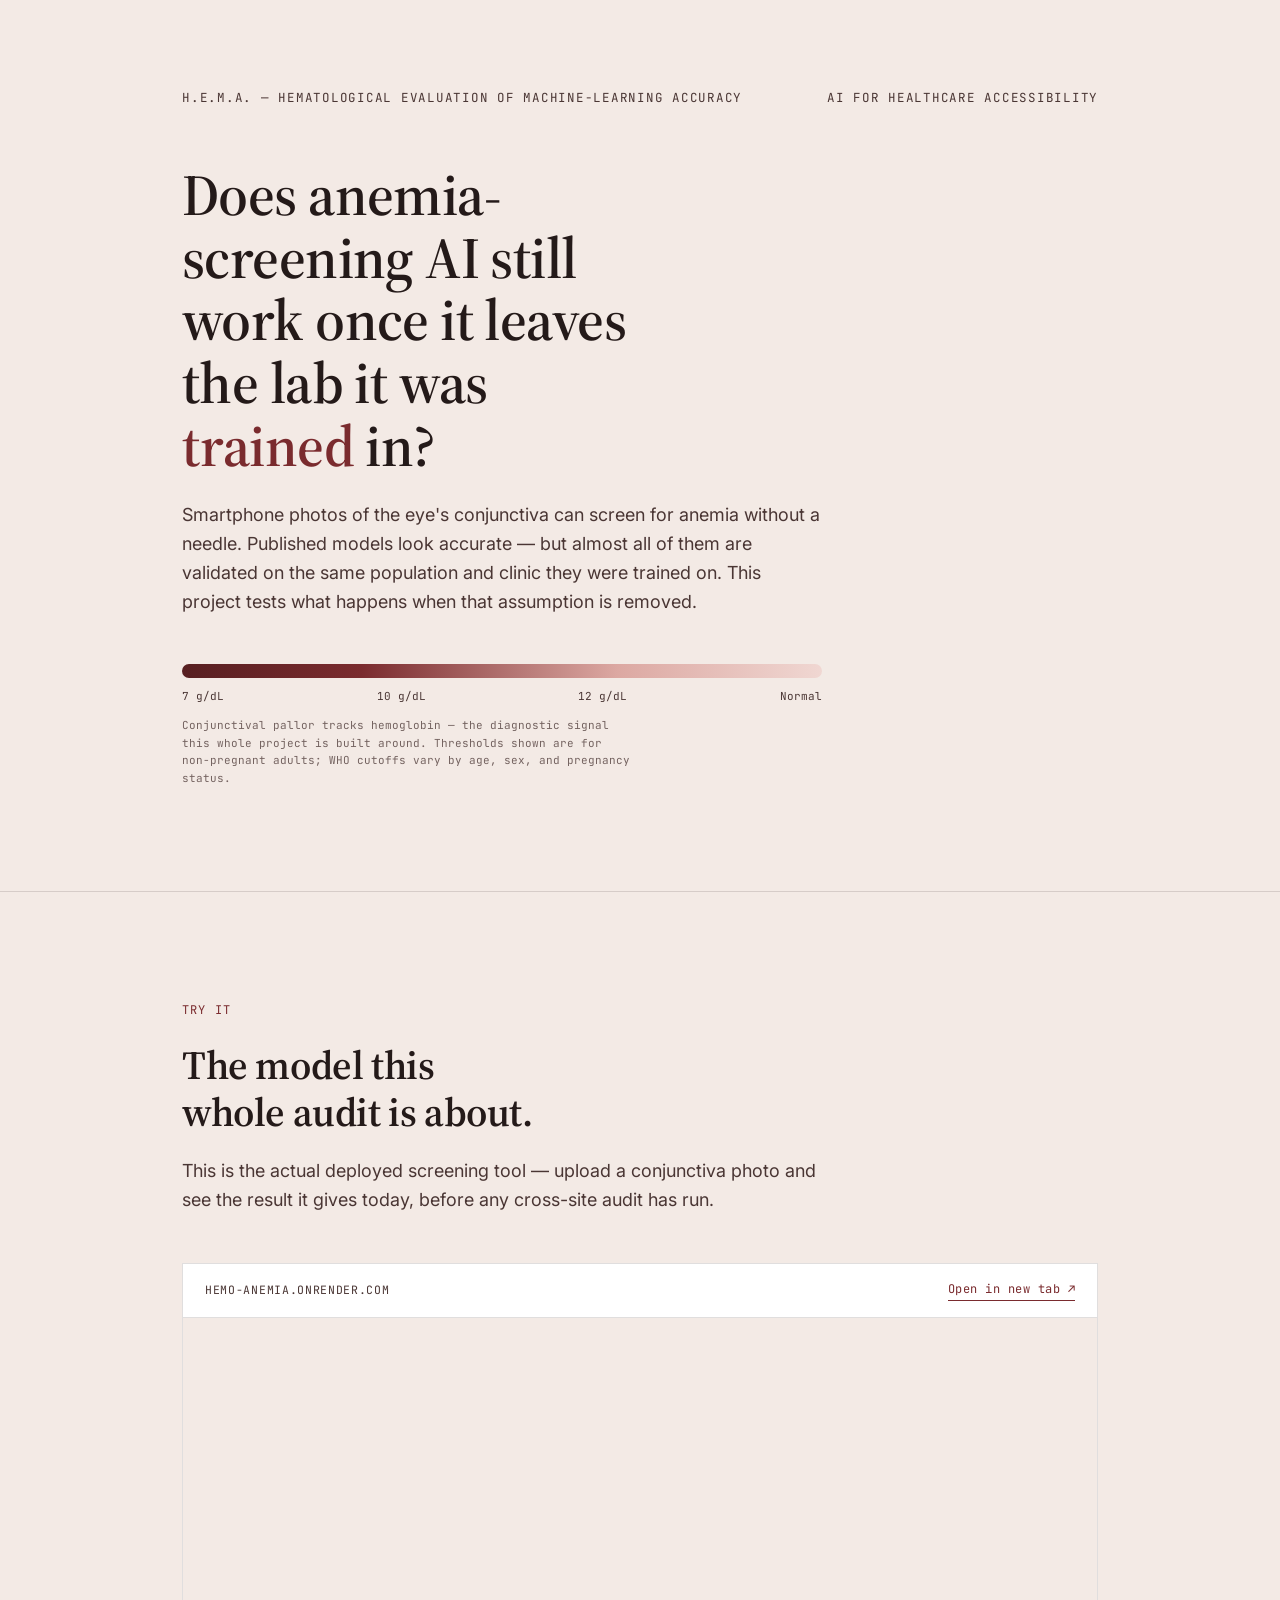
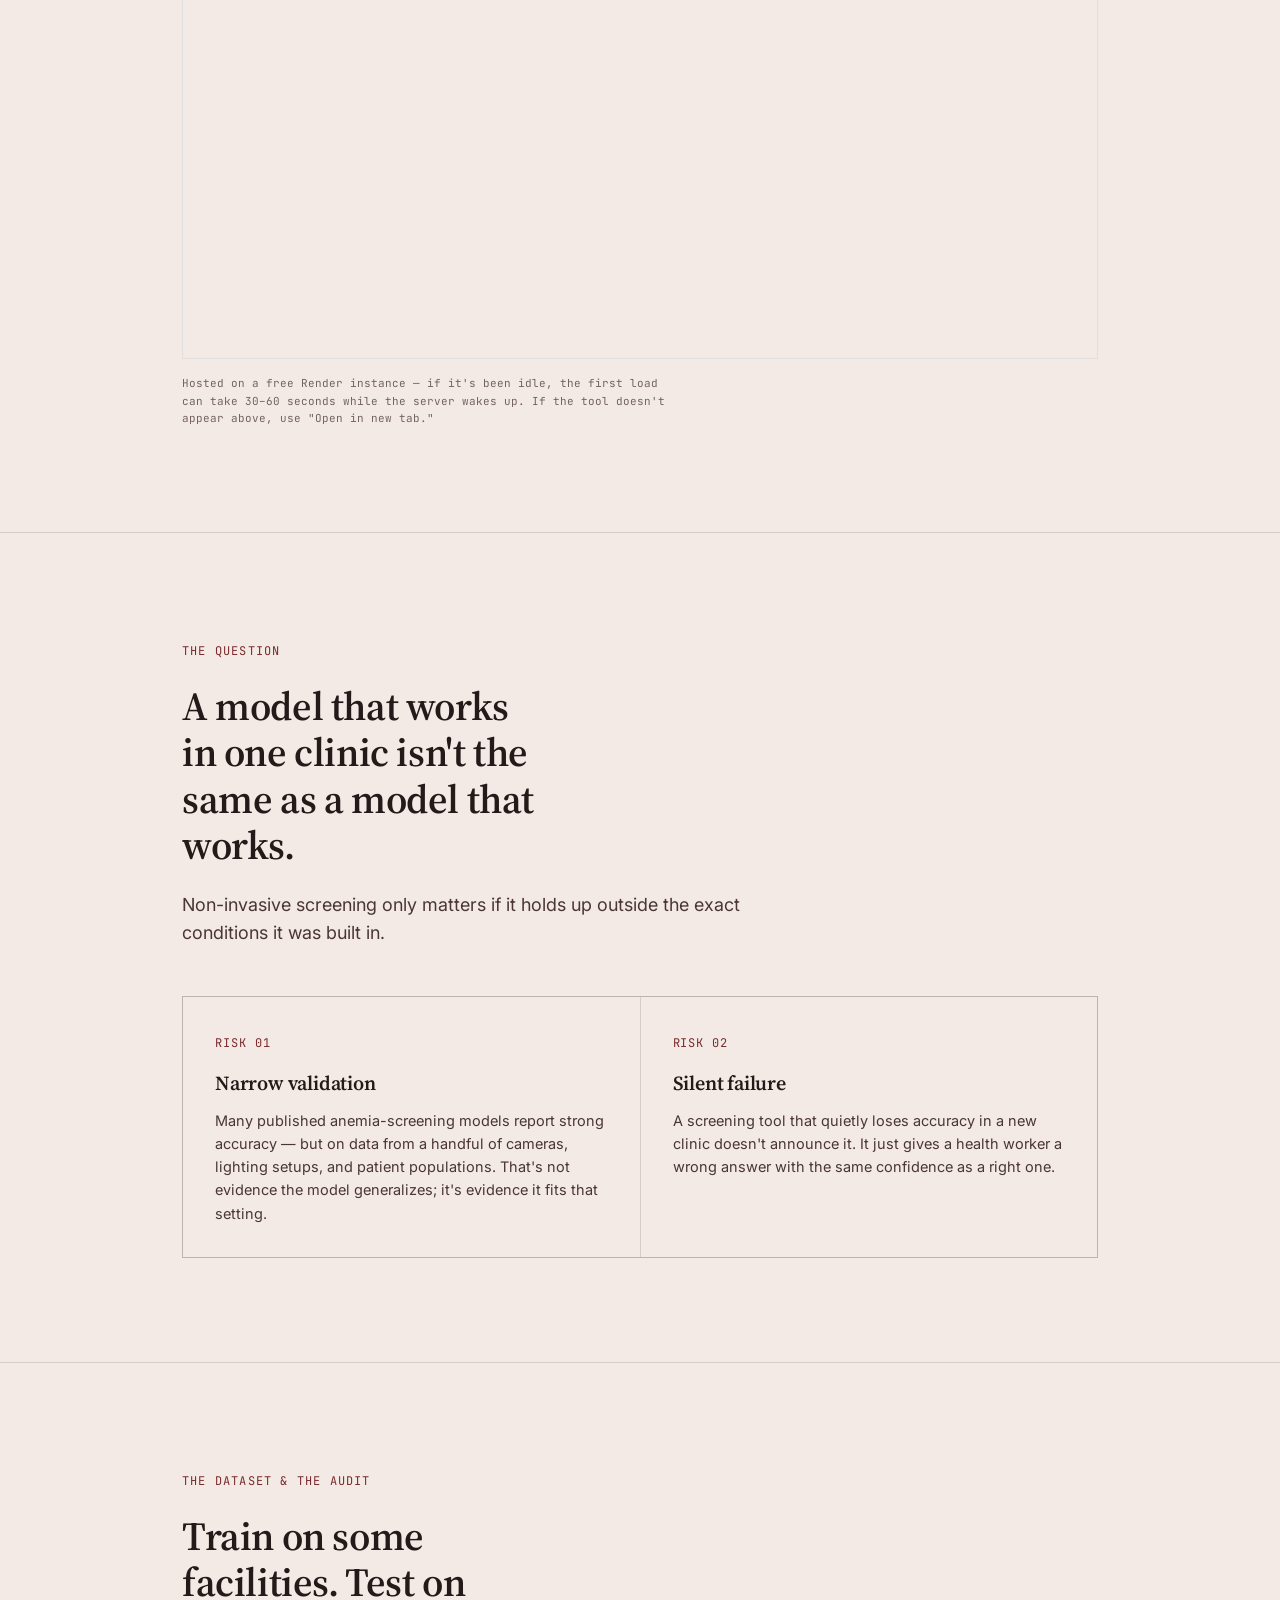
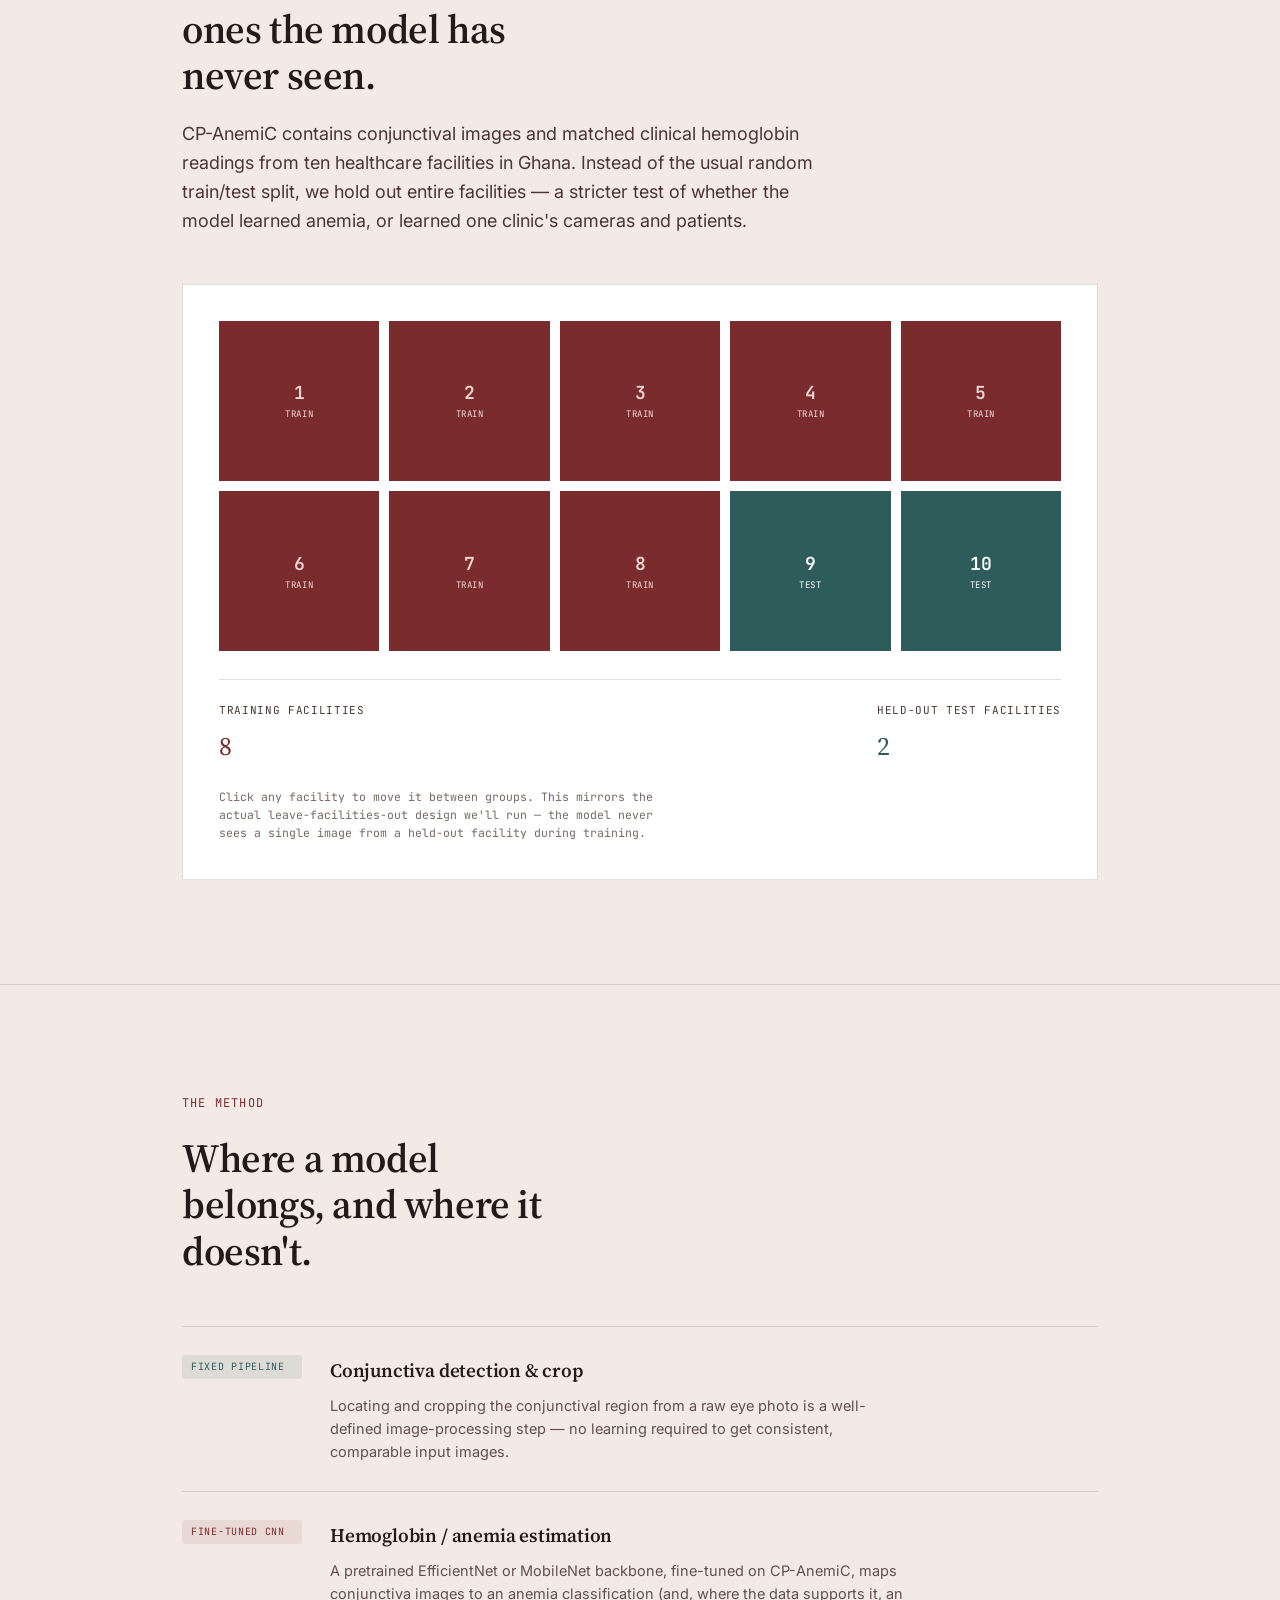
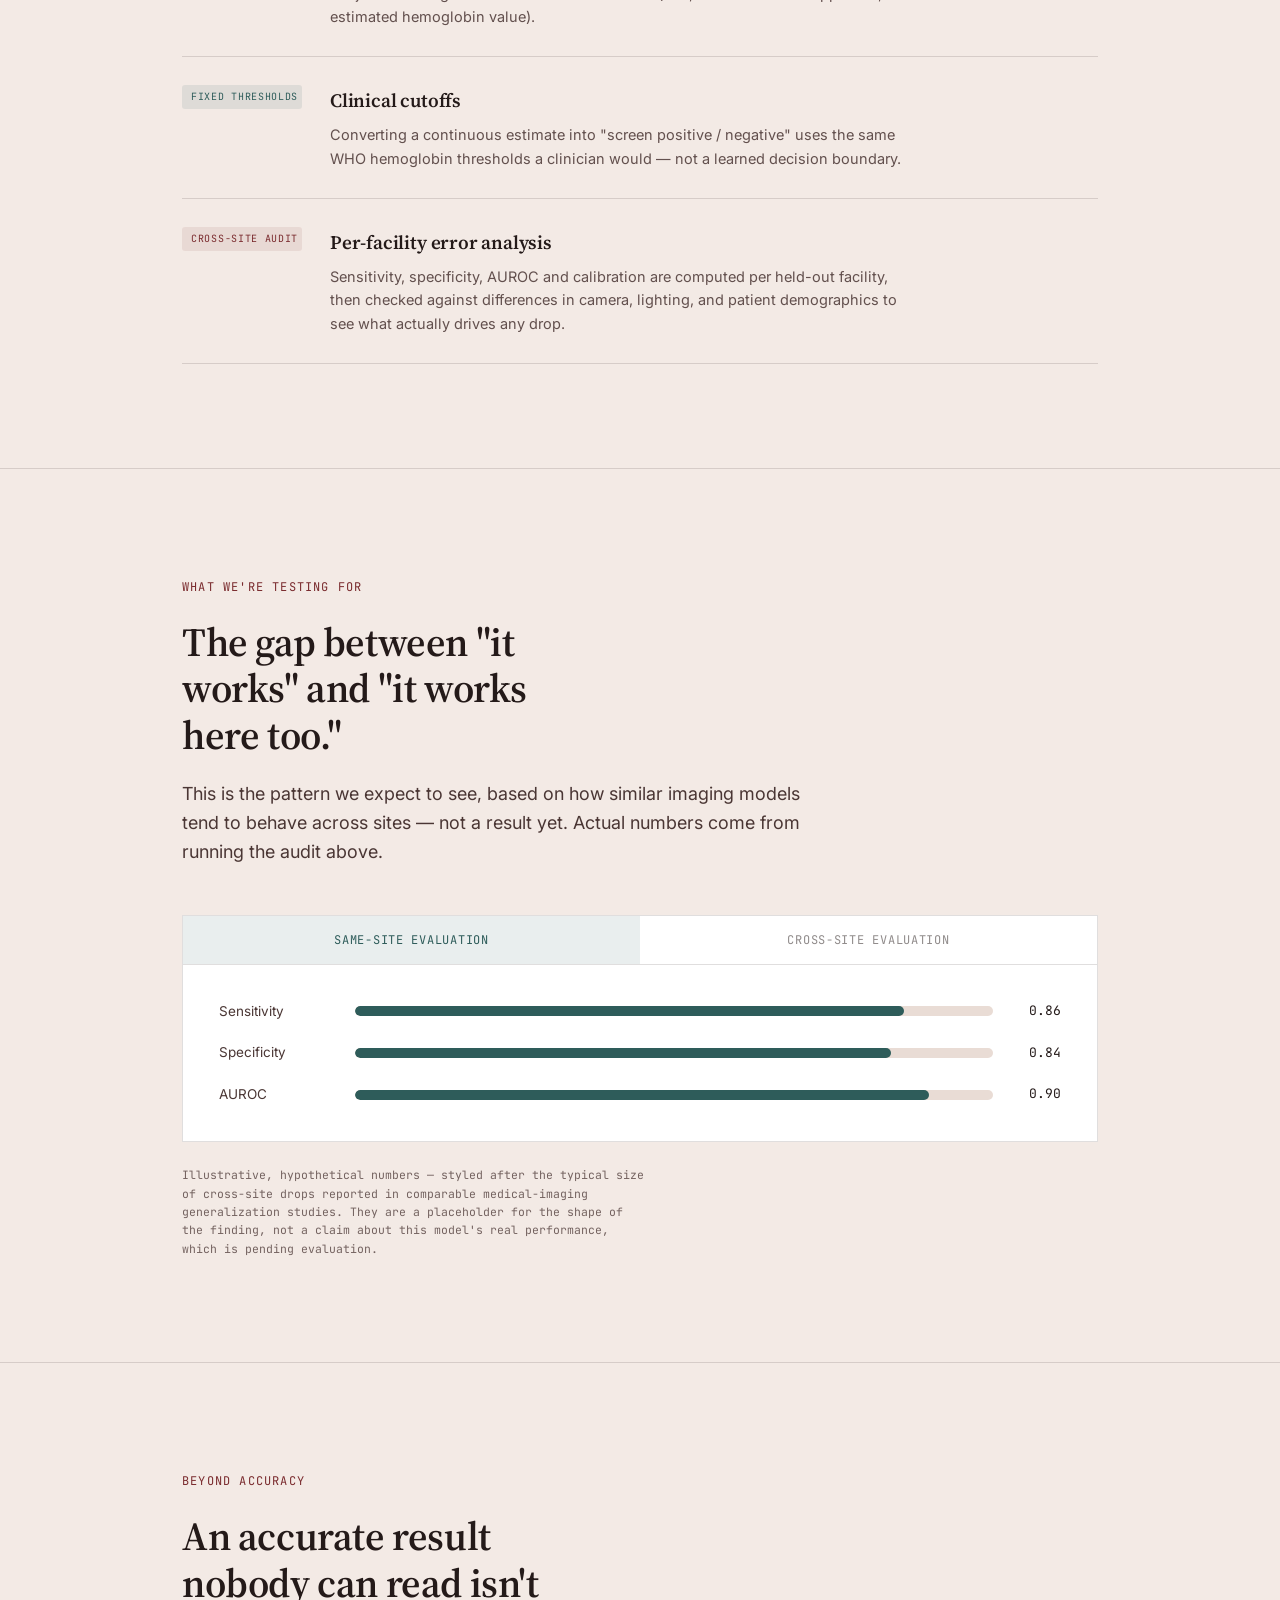
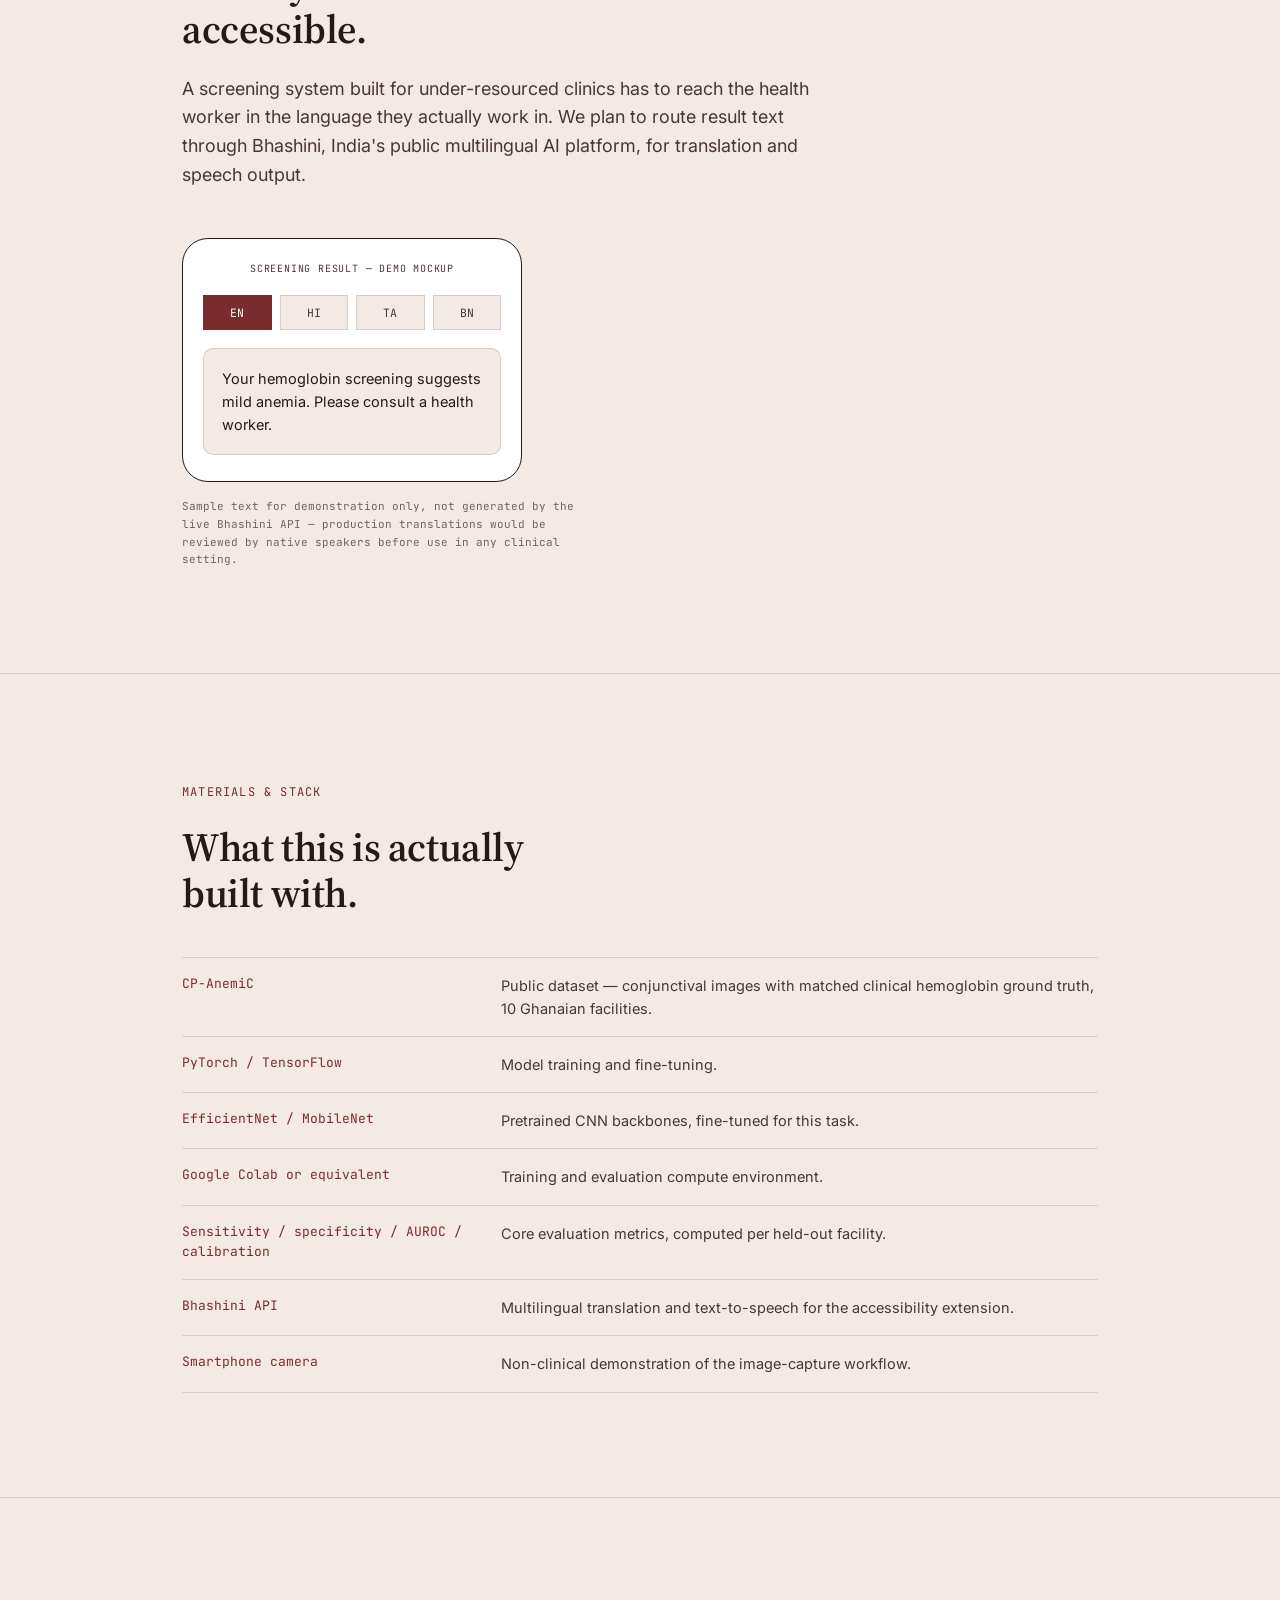
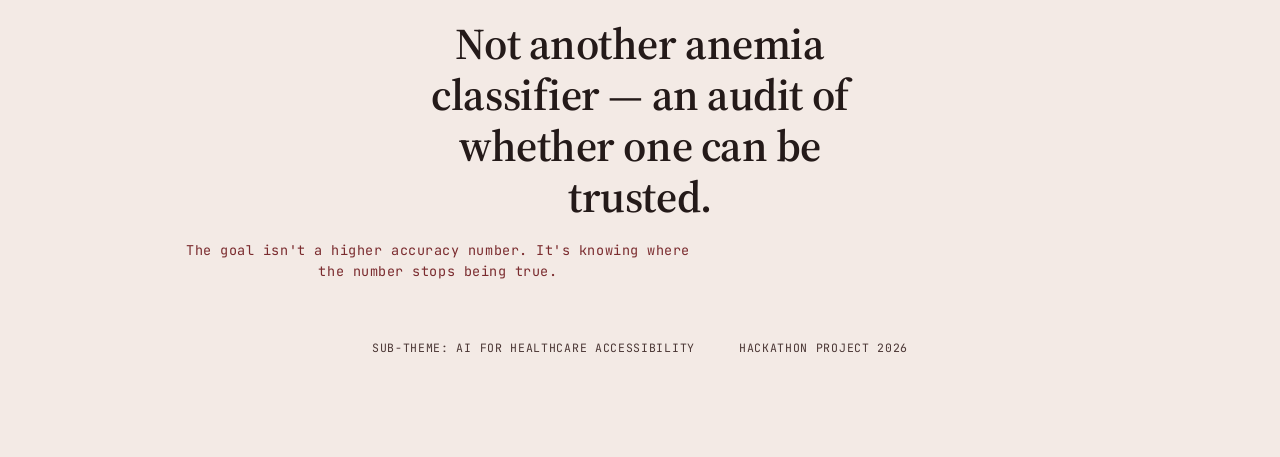
==== frontend/hema-site.html @ abeefc7a "Add files via upload" ====
<!DOCTYPE html>
<html lang="en">
<head>
<meta charset="UTF-8">
<meta name="viewport" content="width=device-width, initial-scale=1.0">
<title>H.E.M.A. — Does anemia screening AI survive leaving the lab?</title>
<link rel="preconnect" href="https://fonts.googleapis.com">
<link href="https://fonts.googleapis.com/css2?family=Source+Serif+4:opsz,wght@8..60,400;8..60,500;8..60,600;8..60,700&family=Inter:wght@400;500;600&family=JetBrains+Mono:wght@400;500;600&display=swap" rel="stylesheet">
<style>
  :root{
    --ink: #241A19;
    --ink-soft: #4A3634;
    --paper: #F3EAE5;
    --paper-dim: #E9DCD5;
    --maroon: #7A2B2E;
    --maroon-deep: #571F21;
    --pallor: #DCA8A2;
    --pallor-light: #F0D7D2;
    --teal: #2E5C5A;
    --teal-light: rgba(46,92,90,0.10);
    --line: rgba(36,26,25,0.14);
    --line-soft: rgba(36,26,25,0.08);
    --display: 'Source Serif 4', serif;
    --body: 'Inter', sans-serif;
    --mono: 'JetBrains Mono', monospace;
  }
  *{margin:0;padding:0;box-sizing:border-box;}
  html{scroll-behavior:smooth;}
  body{
    background:var(--paper);
    color:var(--ink);
    font-family:var(--body);
    font-size:16px;
    line-height:1.6;
    overflow-x:hidden;
  }
  @media (prefers-reduced-motion: reduce){
    html{scroll-behavior:auto;}
    *{animation-duration:0.01ms !important; transition-duration:0.01ms !important;}
  }
  a{color:inherit;}
  button, input{font-family:inherit;}
  button:focus-visible, a:focus-visible, [tabindex]:focus-visible{
    outline:2px solid var(--maroon);
    outline-offset:3px;
  }
  .wrap{max-width:980px;margin:0 auto;padding:0 32px;}
  section{position:relative;padding:104px 0;border-bottom:1px solid var(--line);}
  section:last-of-type{border-bottom:none;}
  .eyebrow{
    font-family:var(--mono);
    font-size:12px;
    letter-spacing:0.1em;
    text-transform:uppercase;
    color:var(--maroon);
    display:inline-flex;
    align-items:center;
    gap:10px;
    margin-bottom:22px;
  }
  h1,h2,h3{font-family:var(--display);font-weight:600;letter-spacing:-0.01em;color:var(--ink);}
  h2{font-size:clamp(28px,3.6vw,40px);line-height:1.16;margin-bottom:22px;max-width:18ch;}
  p{max-width:64ch;}
  .lede{font-size:18px;color:var(--ink-soft);max-width:58ch;}

  /* PALLOR SCALE — the signature element: a hemoglobin gradient bar with WHO thresholds */
  .pallor-scale{
    margin-top:48px;
    max-width:640px;
  }
  .pallor-bar{
    height:14px;
    border-radius:7px;
    background:linear-gradient(90deg, var(--maroon-deep) 0%, var(--maroon) 28%, var(--pallor) 68%, var(--pallor-light) 100%);
    position:relative;
  }
  .pallor-ticks{
    display:flex;
    justify-content:space-between;
    margin-top:10px;
    font-family:var(--mono);
    font-size:11px;
    color:var(--ink-soft);
  }
  .pallor-ticks span{position:relative;cursor:default;border-bottom:1px dotted transparent;transition:border-color .15s;}
  .pallor-ticks span:hover{border-color:var(--ink-soft);}
  .pallor-ticks span .tip{
    position:absolute;bottom:22px;left:50%;transform:translateX(-50%);
    background:var(--ink);color:var(--paper);
    font-family:var(--body);font-size:12px;line-height:1.4;
    padding:8px 11px;border-radius:4px;width:150px;text-align:left;
    opacity:0;pointer-events:none;transition:opacity .15s;
    z-index:2;
  }
  .pallor-ticks span:hover .tip{opacity:1;}
  .pallor-caption{font-family:var(--mono);font-size:11px;color:var(--ink-soft);opacity:0.75;margin-top:10px;}

  /* HERO */
  .hero{padding-top:88px;}
  .hero-top{
    display:flex;justify-content:space-between;align-items:flex-start;
    font-family:var(--mono);font-size:12.5px;letter-spacing:0.06em;text-transform:uppercase;
    color:var(--ink-soft);margin-bottom:56px;flex-wrap:wrap;gap:8px;
  }
  .hero h1{
    font-size:clamp(34px,5.2vw,58px);
    line-height:1.08;
    max-width:16ch;
  }
  .hero h1 em{font-style:normal;color:var(--maroon);}

  /* FACILITY TOGGLE — the interactive study-design demo */
  .facility-panel{
    margin-top:48px;
    border:1px solid var(--line);
    background:#fff;
    padding:36px;
  }
  .facility-grid{
    display:grid;
    grid-template-columns:repeat(5,1fr);
    gap:10px;
    margin-bottom:28px;
  }
  .facility-chip{
    aspect-ratio:1;
    border:1.5px solid var(--line);
    background:var(--paper);
    display:flex;flex-direction:column;align-items:center;justify-content:center;
    cursor:pointer;
    font-family:var(--mono);
    transition:background .18s, border-color .18s, color .18s;
    color:var(--ink-soft);
  }
  .facility-chip .n{font-size:18px;font-weight:600;}
  .facility-chip .g{font-size:9px;letter-spacing:0.06em;text-transform:uppercase;margin-top:4px;}
  .facility-chip.train{background:var(--maroon);border-color:var(--maroon);color:var(--pallor-light);}
  .facility-chip.test{background:var(--teal);border-color:var(--teal);color:#fff;}
  .facility-summary{
    display:flex;justify-content:space-between;flex-wrap:wrap;gap:16px;
    padding-top:22px;border-top:1px solid var(--line);
  }
  .fs-block .fs-label{font-family:var(--mono);font-size:11px;text-transform:uppercase;letter-spacing:0.06em;color:var(--ink-soft);}
  .fs-block .fs-val{font-family:var(--display);font-size:26px;margin-top:6px;}
  .fs-block.train .fs-val{color:var(--maroon);}
  .fs-block.test .fs-val{color:var(--teal);}
  .facility-hint{font-family:var(--mono);font-size:11.5px;color:var(--ink-soft);opacity:0.75;margin-top:20px;}

  /* METHOD STEPS */
  .steps{margin-top:52px;display:flex;flex-direction:column;}
  .step{
    display:grid;grid-template-columns:120px 1fr;gap:28px;
    padding:28px 0;border-top:1px solid var(--line);align-items:flex-start;
  }
  .step:last-child{border-bottom:1px solid var(--line);}
  .step h3{font-size:19px;margin-bottom:8px;}
  .step p{opacity:0.85;font-size:14.5px;color:var(--ink-soft);}
  .step-tag{
    font-family:var(--mono);font-size:10px;letter-spacing:0.07em;text-transform:uppercase;
    padding:4px 9px;border-radius:3px;white-space:nowrap;height:fit-content;
  }
  .step-tag.det{background:var(--teal-light);color:var(--teal);}
  .step-tag.learn{background:rgba(122,43,46,0.09);color:var(--maroon);}

  /* EVAL TABS — same-site vs cross-site illustrative chart */
  .eval-panel{margin-top:48px;border:1px solid var(--line);background:#fff;}
  .eval-tabs{display:flex;border-bottom:1px solid var(--line);}
  .eval-tab{
    flex:1;padding:16px;text-align:center;font-family:var(--mono);font-size:12px;
    letter-spacing:0.06em;text-transform:uppercase;cursor:pointer;opacity:0.5;
    background:none;border:none;color:var(--ink);transition:opacity .2s, background .2s;
  }
  .eval-tab.active{opacity:1;background:var(--teal-light);color:var(--teal);}
  .eval-body{padding:36px;}
  .eval-bars{display:none;flex-direction:column;gap:20px;}
  .eval-bars.active{display:flex;}
  .eval-row{display:grid;grid-template-columns:120px 1fr 52px;align-items:center;gap:16px;}
  .eval-row .metric-name{font-size:13.5px;color:var(--ink-soft);}
  .eval-track{height:10px;background:var(--paper-dim);border-radius:5px;overflow:hidden;}
  .eval-fill{height:100%;border-radius:5px;transition:width .5s ease;}
  .eval-fill.same{background:var(--teal);}
  .eval-fill.cross{background:var(--maroon);}
  .eval-row .metric-val{font-family:var(--mono);font-size:13px;text-align:right;}
  .eval-note{font-family:var(--mono);font-size:11.5px;color:var(--ink-soft);opacity:0.75;margin-top:24px;max-width:66ch;}

  /* DATASET / MATERIALS grid */
  .grid2{display:grid;grid-template-columns:1fr 1fr;gap:1px;background:var(--line);border:1px solid var(--line);margin-top:48px;}
  .grid2 .cell{background:var(--paper);padding:32px;}
  .grid2 .cell .num{font-family:var(--mono);font-size:12px;color:var(--maroon);letter-spacing:0.08em;}
  .grid2 .cell h3{font-size:20px;margin:12px 0 10px;}
  .grid2 .cell p{font-size:14.5px;color:var(--ink-soft);}

  .mat-list{margin-top:40px;display:flex;flex-direction:column;}
  .mat-row{
    display:grid;grid-template-columns:1fr 2fr;gap:20px;
    padding:16px 0;border-top:1px solid var(--line);font-size:14.5px;
  }
  .mat-row:last-child{border-bottom:1px solid var(--line);}
  .mat-row .m-name{font-family:var(--mono);font-size:13px;color:var(--maroon);}
  .mat-row .m-desc{color:var(--ink-soft);}

  /* BHASHINI phone mockup */
  .phone-mock{
    margin-top:48px;
    max-width:340px;
    border:1.5px solid var(--ink);
    border-radius:26px;
    padding:22px 20px 26px;
    background:#fff;
  }
  .phone-mock .pm-head{
    font-family:var(--mono);font-size:10px;letter-spacing:0.08em;text-transform:uppercase;
    color:var(--ink-soft);text-align:center;margin-bottom:18px;
  }
  .lang-row{display:flex;gap:8px;margin-bottom:18px;flex-wrap:wrap;}
  .lang-btn{
    flex:1;min-width:64px;padding:9px 6px;border:1px solid var(--line);background:var(--paper);
    font-family:var(--mono);font-size:11.5px;cursor:pointer;color:var(--ink-soft);
    transition:background .15s, color .15s, border-color .15s;
  }
  .lang-btn.active{background:var(--maroon);border-color:var(--maroon);color:#fff;}
  .pm-result{
    background:var(--paper);border:1px solid var(--line);border-radius:10px;
    padding:18px;min-height:96px;display:flex;align-items:center;
  }
  .pm-result p{font-size:14.5px;line-height:1.6;color:var(--ink);}
  .pm-caption{font-family:var(--mono);font-size:11px;color:var(--ink-soft);opacity:0.75;margin-top:16px;max-width:60ch;}

  /* CLOSE */
  .close{text-align:center;padding:120px 0 100px;}
  .close h2{font-size:clamp(28px,4.6vw,44px);max-width:20ch;margin:0 auto 18px;}
  .close .tag-line{font-family:var(--mono);font-size:13.5px;color:var(--maroon);letter-spacing:0.04em;}
  .team-strip{
    margin-top:56px;display:flex;justify-content:center;gap:44px;flex-wrap:wrap;
    font-family:var(--mono);font-size:11.5px;color:var(--ink-soft);text-transform:uppercase;letter-spacing:0.06em;
  }

  .reveal{opacity:0;transform:translateY(20px);transition:opacity .6s ease, transform .6s ease;}
  .reveal.in{opacity:1;transform:translateY(0);}

  /* LIVE DEMO — embeds the actual deployed model at hemo-anemia.onrender.com */
  .demo-embed-panel{
    margin-top:48px;
    border:1px solid var(--line);
    background:#fff;
  }
  .demo-embed-bar{
    display:flex;justify-content:space-between;align-items:center;flex-wrap:wrap;gap:12px;
    padding:16px 22px;border-bottom:1px solid var(--line);
  }
  .demo-embed-bar .de-label{
    font-family:var(--mono);font-size:11.5px;letter-spacing:0.06em;text-transform:uppercase;color:var(--ink-soft);
  }
  .demo-open-link{
    font-family:var(--mono);font-size:12px;letter-spacing:0.04em;
    color:var(--maroon);text-decoration:none;border-bottom:1px solid var(--maroon);
    padding-bottom:1px;white-space:nowrap;
  }
  .demo-open-link:hover{color:var(--maroon-deep);border-color:var(--maroon-deep);}
  .demo-embed-frame-wrap{position:relative;background:var(--paper);}
  .demo-embed-frame-wrap iframe{
    width:100%;height:640px;border:none;display:block;
  }
  .demo-embed-loading{
    position:absolute;inset:0;display:flex;flex-direction:column;align-items:center;justify-content:center;
    gap:10px;background:var(--paper);transition:opacity .3s ease;
  }
  .demo-embed-loading.hidden{opacity:0;pointer-events:none;}
  .demo-embed-loading .spin{
    width:22px;height:22px;border-radius:50%;
    border:2px solid var(--line);border-top-color:var(--maroon);
    animation:demoSpin .8s linear infinite;
  }
  @keyframes demoSpin{to{transform:rotate(360deg);}}
  .demo-embed-loading p{font-family:var(--mono);font-size:12px;color:var(--ink-soft);text-align:center;max-width:36ch;}
  .demo-embed-note{font-family:var(--mono);font-size:11px;color:var(--ink-soft);opacity:0.75;margin-top:16px;max-width:70ch;}

  @media (max-width:720px){
    .wrap{padding:0 20px;}
    section{padding:72px 0;}
    .facility-grid{grid-template-columns:repeat(5,1fr);gap:7px;}
    .facility-panel{padding:24px 18px;}
    .step{grid-template-columns:1fr;gap:10px;}
    .grid2{grid-template-columns:1fr;}
    .eval-row{grid-template-columns:96px 1fr 44px;gap:10px;}
    .hero-top{flex-direction:column;}
    .mat-row{grid-template-columns:1fr;gap:4px;}
  }
</style>
</head>
<body>

<!-- HERO -->
<section class="hero">
  <div class="wrap">
    <div class="hero-top">
      <span>H.E.M.A. — Hematological Evaluation of Machine-learning Accuracy</span>
      <span>AI for Healthcare Accessibility</span>
    </div>
    <h1>Does anemia-screening AI still work once it leaves the lab it was <em>trained</em> in?</h1>
    <p class="lede" style="margin-top:24px;">Smartphone photos of the eye's conjunctiva can screen for anemia without a needle. Published models look accurate — but almost all of them are validated on the same population and clinic they were trained on. This project tests what happens when that assumption is removed.</p>

    <div class="pallor-scale">
      <div class="pallor-bar"></div>
      <div class="pallor-ticks">
        <span>7 g/dL<span class="tip">Severe anemia — WHO threshold, non-pregnant adult</span></span>
        <span>10 g/dL<span class="tip">Moderate anemia</span></span>
        <span>12 g/dL<span class="tip">Mild anemia below this line</span></span>
        <span>Normal</span>
      </div>
      <p class="pallor-caption">Conjunctival pallor tracks hemoglobin — the diagnostic signal this whole project is built around. Thresholds shown are for non-pregnant adults; WHO cutoffs vary by age, sex, and pregnancy status.</p>
    </div>
  </div>
</section>

<!-- LIVE DEMO -->
<section>
  <div class="wrap reveal">
    <span class="eyebrow">Try it</span>
    <h2>The model this whole audit is about.</h2>
    <p class="lede">This is the actual deployed screening tool — upload a conjunctiva photo and see the result it gives today, before any cross-site audit has run.</p>

    <div class="demo-embed-panel">
      <div class="demo-embed-bar">
        <span class="de-label">hemo-anemia.onrender.com</span>
        <a class="demo-open-link" href="https://hemo-anemia.onrender.com/" target="_blank" rel="noopener">Open in new tab ↗</a>
      </div>
      <div class="demo-embed-frame-wrap">
        <div class="demo-embed-loading" id="demoLoading">
          <div class="spin"></div>
          <p id="demoLoadingText">Loading the live tool…</p>
        </div>
        <iframe
          id="demoFrame"
          src="https://hemo-anemia.onrender.com/"
          title="H.E.M.A. live anemia screening demo"
          loading="lazy"
          allow="camera"
        ></iframe>
      </div>
    </div>
    <p class="demo-embed-note">Hosted on a free Render instance — if it's been idle, the first load can take 30–60 seconds while the server wakes up. If the tool doesn't appear above, use "Open in new tab."</p>
  </div>
</section>

<!-- THE QUESTION -->
<section>
  <div class="wrap reveal">
    <span class="eyebrow">The question</span>
    <h2>A model that works in one clinic isn't the same as a model that works.</h2>
    <p class="lede">Non-invasive screening only matters if it holds up outside the exact conditions it was built in.</p>
    <div class="grid2">
      <div class="cell">
        <span class="num">RISK 01</span>
        <h3>Narrow validation</h3>
        <p>Many published anemia-screening models report strong accuracy — but on data from a handful of cameras, lighting setups, and patient populations. That's not evidence the model generalizes; it's evidence it fits that setting.</p>
      </div>
      <div class="cell">
        <span class="num">RISK 02</span>
        <h3>Silent failure</h3>
        <p>A screening tool that quietly loses accuracy in a new clinic doesn't announce it. It just gives a health worker a wrong answer with the same confidence as a right one.</p>
      </div>
    </div>
  </div>
</section>

<!-- DATASET + FACILITY TOGGLE -->
<section>
  <div class="wrap reveal">
    <span class="eyebrow">The dataset &amp; the audit</span>
    <h2>Train on some facilities. Test on ones the model has never seen.</h2>
    <p class="lede">CP-AnemiC contains conjunctival images and matched clinical hemoglobin readings from ten healthcare facilities in Ghana. Instead of the usual random train/test split, we hold out entire facilities — a stricter test of whether the model learned anemia, or learned one clinic's cameras and patients.</p>

    <div class="facility-panel">
      <div class="facility-grid" id="facilityGrid"></div>
      <div class="facility-summary">
        <div class="fs-block train">
          <div class="fs-label">Training facilities</div>
          <div class="fs-val" id="trainCount">8</div>
        </div>
        <div class="fs-block test">
          <div class="fs-label">Held-out test facilities</div>
          <div class="fs-val" id="testCount">2</div>
        </div>
      </div>
      <p class="facility-hint">Click any facility to move it between groups. This mirrors the actual leave-facilities-out design we'll run — the model never sees a single image from a held-out facility during training.</p>
    </div>
  </div>
</section>

<!-- METHOD -->
<section>
  <div class="wrap reveal">
    <span class="eyebrow">The method</span>
    <h2>Where a model belongs, and where it doesn't.</h2>
    <div class="steps">
      <div class="step">
        <span class="step-tag det">Fixed pipeline</span>
        <div>
          <h3>Conjunctiva detection &amp; crop</h3>
          <p>Locating and cropping the conjunctival region from a raw eye photo is a well-defined image-processing step — no learning required to get consistent, comparable input images.</p>
        </div>
      </div>
      <div class="step">
        <span class="step-tag learn">Fine-tuned CNN</span>
        <div>
          <h3>Hemoglobin / anemia estimation</h3>
          <p>A pretrained EfficientNet or MobileNet backbone, fine-tuned on CP-AnemiC, maps conjunctiva images to an anemia classification (and, where the data supports it, an estimated hemoglobin value).</p>
        </div>
      </div>
      <div class="step">
        <span class="step-tag det">Fixed thresholds</span>
        <div>
          <h3>Clinical cutoffs</h3>
          <p>Converting a continuous estimate into "screen positive / negative" uses the same WHO hemoglobin thresholds a clinician would — not a learned decision boundary.</p>
        </div>
      </div>
      <div class="step">
        <span class="step-tag learn">Cross-site audit</span>
        <div>
          <h3>Per-facility error analysis</h3>
          <p>Sensitivity, specificity, AUROC and calibration are computed per held-out facility, then checked against differences in camera, lighting, and patient demographics to see what actually drives any drop.</p>
        </div>
      </div>
    </div>
  </div>
</section>

<!-- EVAL TABS -->
<section>
  <div class="wrap reveal">
    <span class="eyebrow">What we're testing for</span>
    <h2>The gap between "it works" and "it works here too."</h2>
    <p class="lede">This is the pattern we expect to see, based on how similar imaging models tend to behave across sites — not a result yet. Actual numbers come from running the audit above.</p>

    <div class="eval-panel">
      <div class="eval-tabs">
        <button class="eval-tab active" data-tab="same">Same-site evaluation</button>
        <button class="eval-tab" data-tab="cross">Cross-site evaluation</button>
      </div>
      <div class="eval-body">
        <div id="same" class="eval-bars active">
          <div class="eval-row"><span class="metric-name">Sensitivity</span><div class="eval-track"><div class="eval-fill same" style="width:86%"></div></div><span class="metric-val">0.86</span></div>
          <div class="eval-row"><span class="metric-name">Specificity</span><div class="eval-track"><div class="eval-fill same" style="width:84%"></div></div><span class="metric-val">0.84</span></div>
          <div class="eval-row"><span class="metric-name">AUROC</span><div class="eval-track"><div class="eval-fill same" style="width:90%"></div></div><span class="metric-val">0.90</span></div>
        </div>
        <div id="cross" class="eval-bars">
          <div class="eval-row"><span class="metric-name">Sensitivity</span><div class="eval-track"><div class="eval-fill cross" style="width:71%"></div></div><span class="metric-val">0.71</span></div>
          <div class="eval-row"><span class="metric-name">Specificity</span><div class="eval-track"><div class="eval-fill cross" style="width:69%"></div></div><span class="metric-val">0.69</span></div>
          <div class="eval-row"><span class="metric-name">AUROC</span><div class="eval-track"><div class="eval-fill cross" style="width:76%"></div></div><span class="metric-val">0.76</span></div>
        </div>
      </div>
    </div>
    <p class="eval-note">Illustrative, hypothetical numbers — styled after the typical size of cross-site drops reported in comparable medical-imaging generalization studies. They are a placeholder for the shape of the finding, not a claim about this model's real performance, which is pending evaluation.</p>
  </div>
</section>

<!-- BHASHINI ACCESSIBILITY -->
<section>
  <div class="wrap reveal">
    <span class="eyebrow">Beyond accuracy</span>
    <h2>An accurate result nobody can read isn't accessible.</h2>
    <p class="lede">A screening system built for under-resourced clinics has to reach the health worker in the language they actually work in. We plan to route result text through Bhashini, India's public multilingual AI platform, for translation and speech output.</p>

    <div class="phone-mock">
      <div class="pm-head">Screening result — demo mockup</div>
      <div class="lang-row" id="langRow">
        <button class="lang-btn active" data-lang="en">EN</button>
        <button class="lang-btn" data-lang="hi">HI</button>
        <button class="lang-btn" data-lang="ta">TA</button>
        <button class="lang-btn" data-lang="bn">BN</button>
      </div>
      <div class="pm-result">
        <p id="langText">Your hemoglobin screening suggests mild anemia. Please consult a health worker.</p>
      </div>
    </div>
    <p class="pm-caption">Sample text for demonstration only, not generated by the live Bhashini API — production translations would be reviewed by native speakers before use in any clinical setting.</p>
  </div>
</section>

<!-- MATERIALS -->
<section>
  <div class="wrap reveal">
    <span class="eyebrow">Materials &amp; stack</span>
    <h2>What this is actually built with.</h2>
    <div class="mat-list">
      <div class="mat-row"><span class="m-name">CP-AnemiC</span><span class="m-desc">Public dataset — conjunctival images with matched clinical hemoglobin ground truth, 10 Ghanaian facilities.</span></div>
      <div class="mat-row"><span class="m-name">PyTorch / TensorFlow</span><span class="m-desc">Model training and fine-tuning.</span></div>
      <div class="mat-row"><span class="m-name">EfficientNet / MobileNet</span><span class="m-desc">Pretrained CNN backbones, fine-tuned for this task.</span></div>
      <div class="mat-row"><span class="m-name">Google Colab or equivalent</span><span class="m-desc">Training and evaluation compute environment.</span></div>
      <div class="mat-row"><span class="m-name">Sensitivity / specificity / AUROC / calibration</span><span class="m-desc">Core evaluation metrics, computed per held-out facility.</span></div>
      <div class="mat-row"><span class="m-name">Bhashini API</span><span class="m-desc">Multilingual translation and text-to-speech for the accessibility extension.</span></div>
      <div class="mat-row"><span class="m-name">Smartphone camera</span><span class="m-desc">Non-clinical demonstration of the image-capture workflow.</span></div>
    </div>
  </div>
</section>

<!-- CLOSE -->
<section class="close">
  <div class="wrap reveal">
    <h2>Not another anemia classifier — an audit of whether one can be trusted.</h2>
    <p class="tag-line">The goal isn't a higher accuracy number. It's knowing where the number stops being true.</p>
    <div class="team-strip">
      <span>Sub-theme: AI for Healthcare Accessibility</span>
      <span>Hackathon Project 2026</span>
    </div>
  </div>
</section>

<script>
  // scroll reveal
  const els = document.querySelectorAll('.reveal');
  const io = new IntersectionObserver((entries)=>{
    entries.forEach(e=>{ if(e.isIntersecting){ e.target.classList.add('in'); } });
  }, {threshold:0.12});
  els.forEach(el=>io.observe(el));

  // live demo iframe — loading state + cold-start hint for Render free tier
  const demoFrame = document.getElementById('demoFrame');
  const demoLoading = document.getElementById('demoLoading');
  const demoLoadingText = document.getElementById('demoLoadingText');
  if(demoFrame && demoLoading){
    let demoLoaded = false;
    demoFrame.addEventListener('load', () => {
      demoLoaded = true;
      demoLoading.classList.add('hidden');
    });
    // Render's free tier can take 30-60s to wake from idle — let people
    // know it isn't broken rather than leaving them staring at a spinner.
    setTimeout(() => {
      if(!demoLoaded){
        demoLoadingText.textContent = "Still waking up the server — this can take up to a minute on first load.";
      }
    }, 8000);
  }

  // facility train/test toggle — 10 facilities, last 2 start as held-out test
  const facilityGrid = document.getElementById('facilityGrid');
  const trainCountEl = document.getElementById('trainCount');
  const testCountEl = document.getElementById('testCount');
  const TOTAL_FACILITIES = 10;

  for(let i = 1; i <= TOTAL_FACILITIES; i++){
    const chip = document.createElement('button');
    chip.type = 'button';
    chip.className = 'facility-chip ' + (i > 8 ? 'test' : 'train');
    chip.innerHTML = '<span class="n">' + i + '</span><span class="g">' + (i > 8 ? 'test' : 'train') + '</span>';
    chip.setAttribute('aria-label', 'Facility ' + i + ', currently ' + (i > 8 ? 'held-out test' : 'training') + ' group');
    chip.addEventListener('click', () => {
      const toTest = chip.classList.contains('train');
      chip.classList.toggle('train', !toTest);
      chip.classList.toggle('test', toTest);
      chip.querySelector('.g').textContent = toTest ? 'test' : 'train';
      updateFacilityCounts();
    });
    facilityGrid.appendChild(chip);
  }

  function updateFacilityCounts(){
    const trainN = facilityGrid.querySelectorAll('.facility-chip.train').length;
    trainCountEl.textContent = trainN;
    testCountEl.textContent = TOTAL_FACILITIES - trainN;
  }
  updateFacilityCounts();

  // same-site / cross-site tabs
  const evalTabs = document.querySelectorAll('.eval-tab');
  const evalPanels = { same: document.getElementById('same'), cross: document.getElementById('cross') };
  evalTabs.forEach(tab => {
    tab.addEventListener('click', () => {
      evalTabs.forEach(t => t.classList.remove('active'));
      tab.classList.add('active');
      Object.values(evalPanels).forEach(p => p.classList.remove('active'));
      evalPanels[tab.dataset.tab].classList.add('active');
    });
  });

  // Bhashini language mockup
  const langText = {
    en: "Your hemoglobin screening suggests mild anemia. Please consult a health worker.",
    hi: "आपकी हीमोग्लोबिन जांच में हल्के एनीमिया का संकेत मिलता है। कृपया स्वास्थ्य कार्यकर्ता से संपर्क करें।",
    ta: "உங்கள் ஹீமோகுளோபின் பரிசோதனையில் லேசான இரத்த சோகை இருப்பதாகத் தெரிகிறது. சுகாதார பணியாளரை அணுகவும்.",
    bn: "আপনার হিমোগ্লোবিন স্ক্রিনিং হালকা রক্তাল্পতার ইঙ্গিত দেয়। অনুগ্রহ করে একজন স্বাস্থ্যকর্মীর সাথে যোগাযোগ করুন।"
  };
  const langBtns = document.querySelectorAll('.lang-btn');
  const langTextEl = document.getElementById('langText');
  langBtns.forEach(btn => {
    btn.addEventListener('click', () => {
      langBtns.forEach(b => b.classList.remove('active'));
      btn.classList.add('active');
      langTextEl.textContent = langText[btn.dataset.lang];
      langTextEl.lang = btn.dataset.lang;
    });
  });
</script>

</body>
</html>
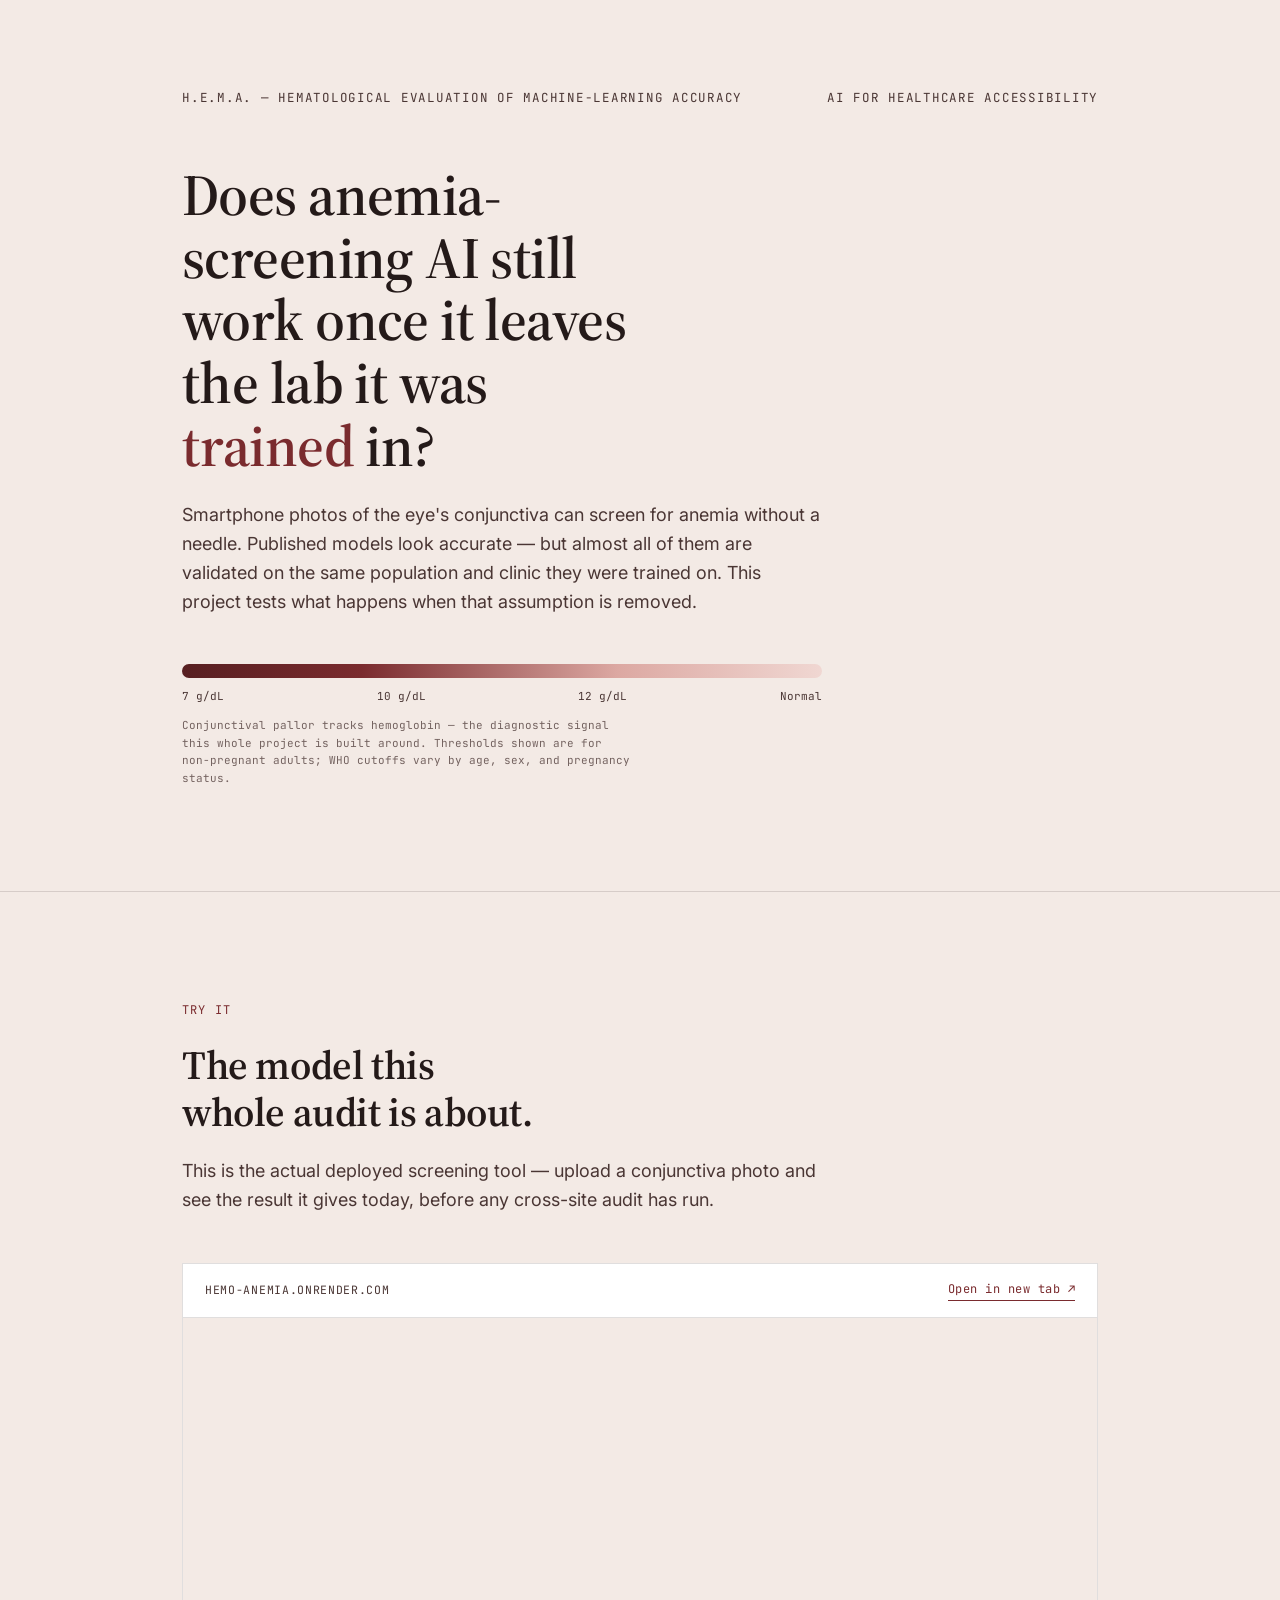
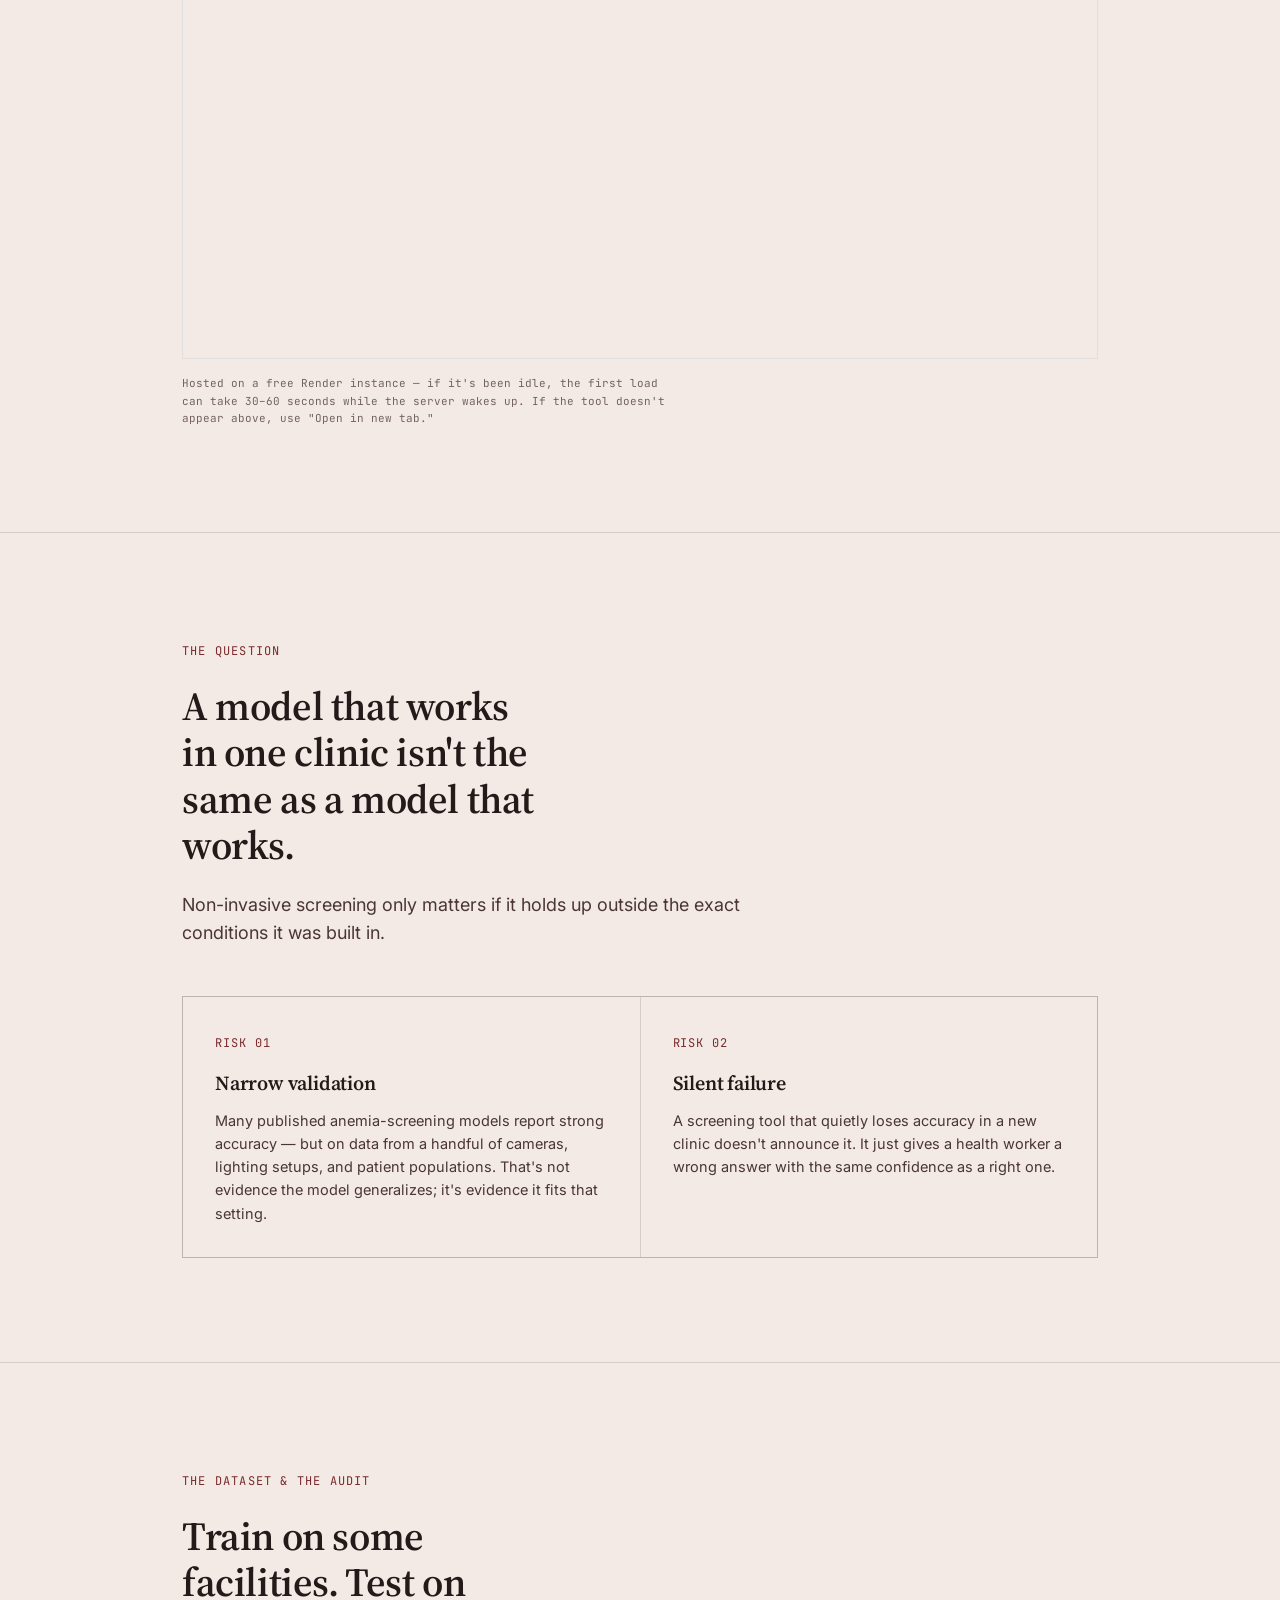
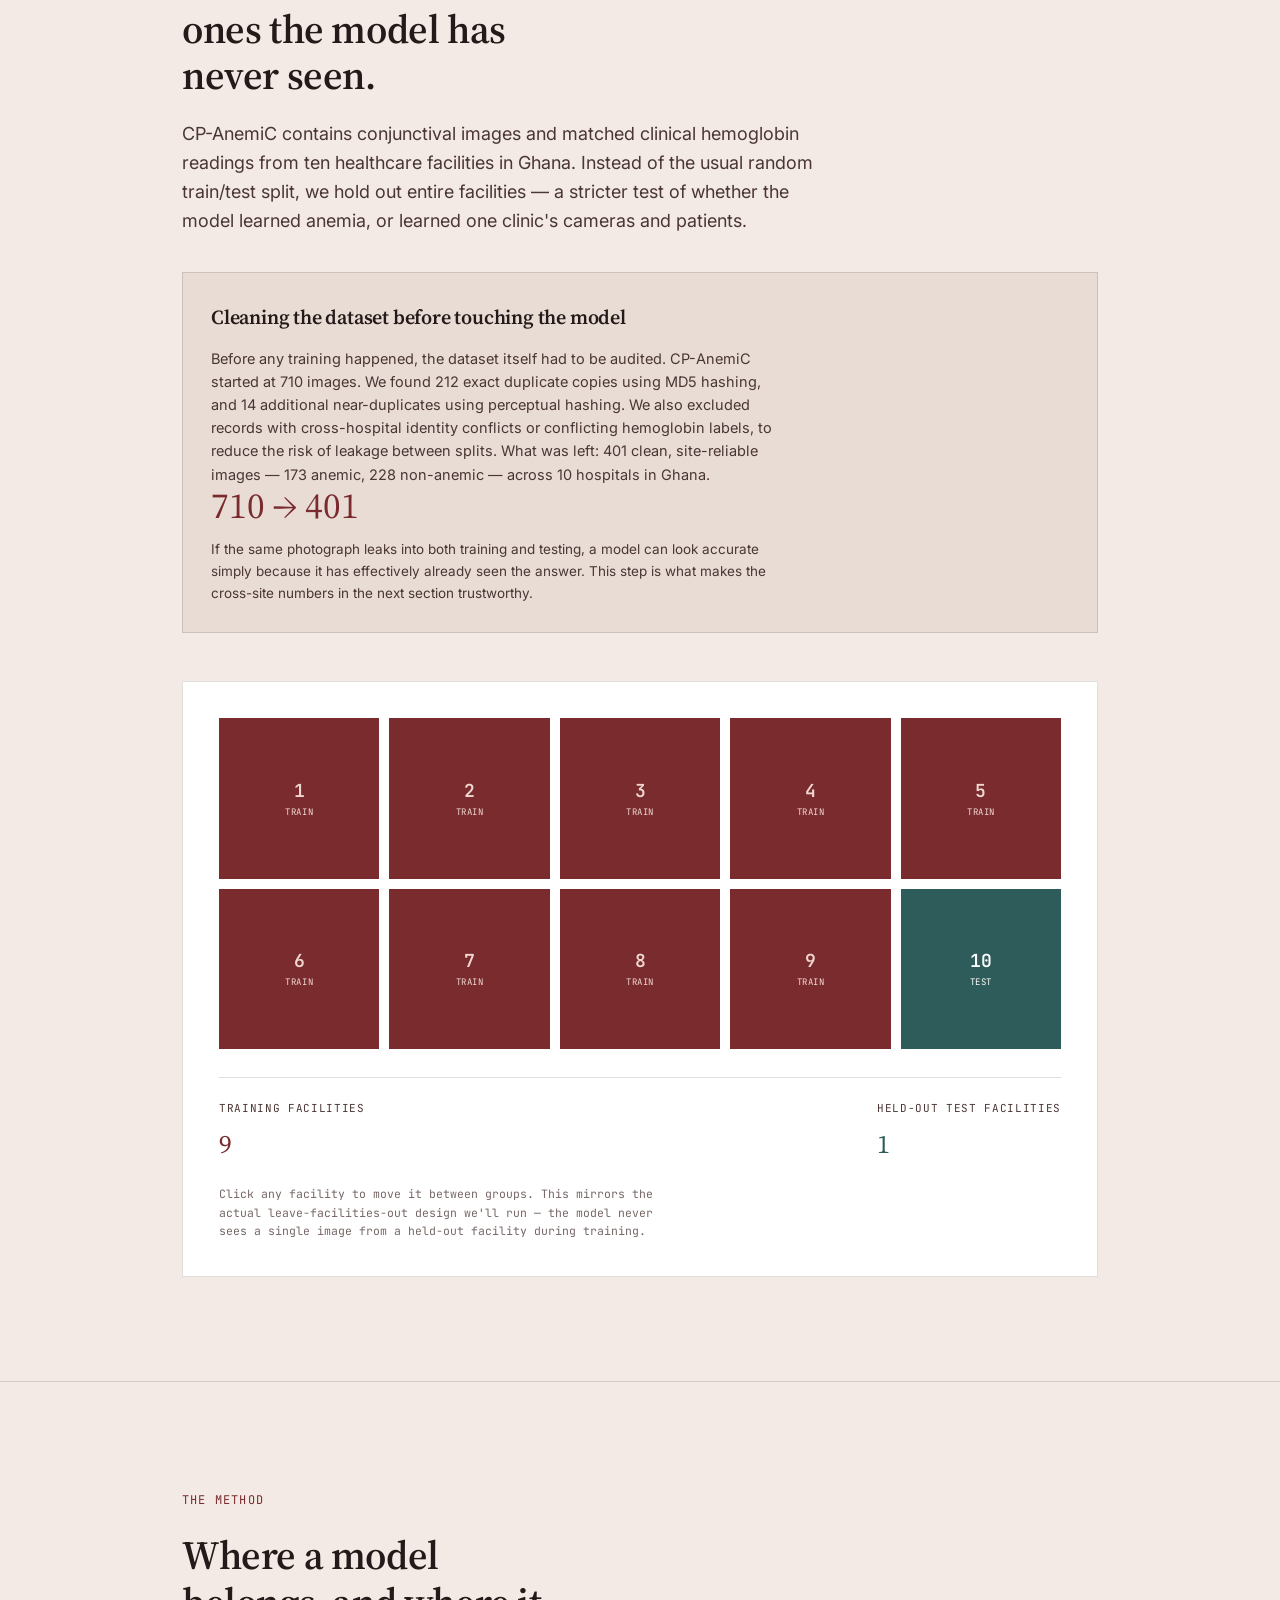
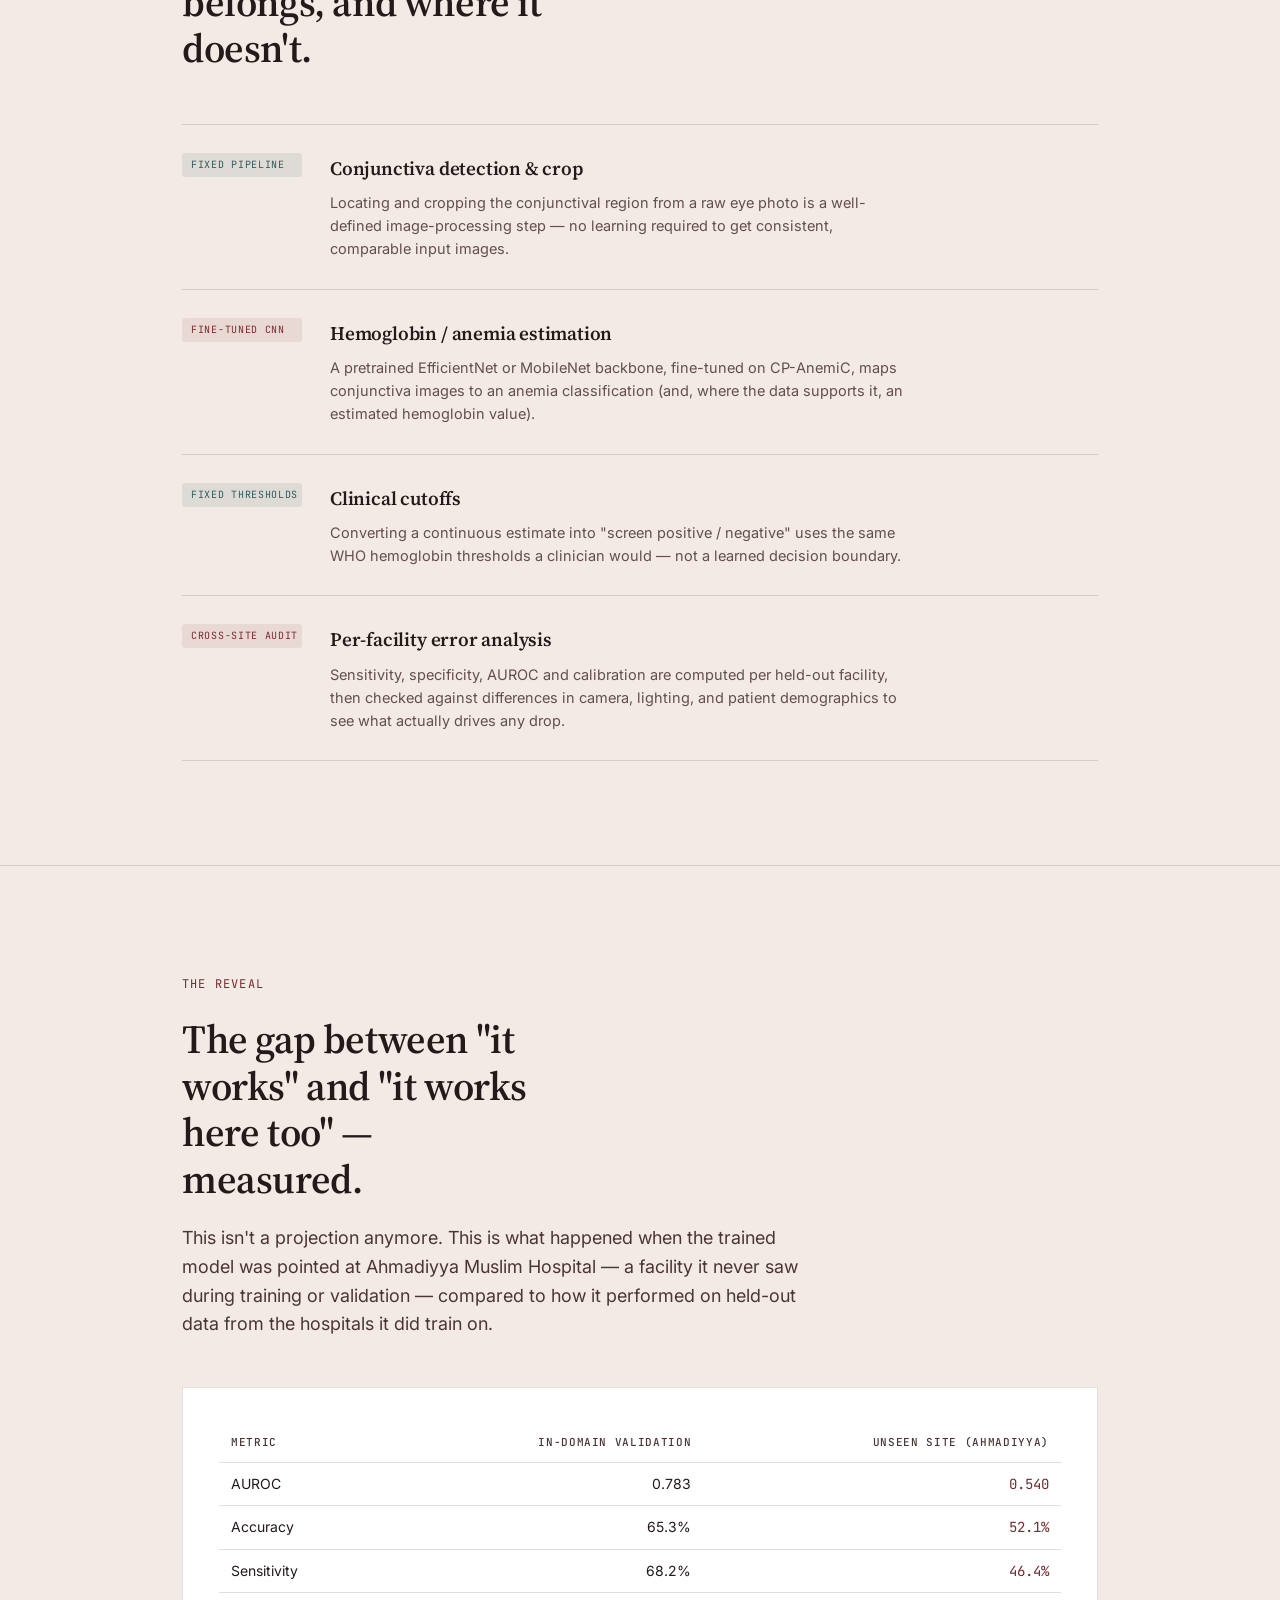
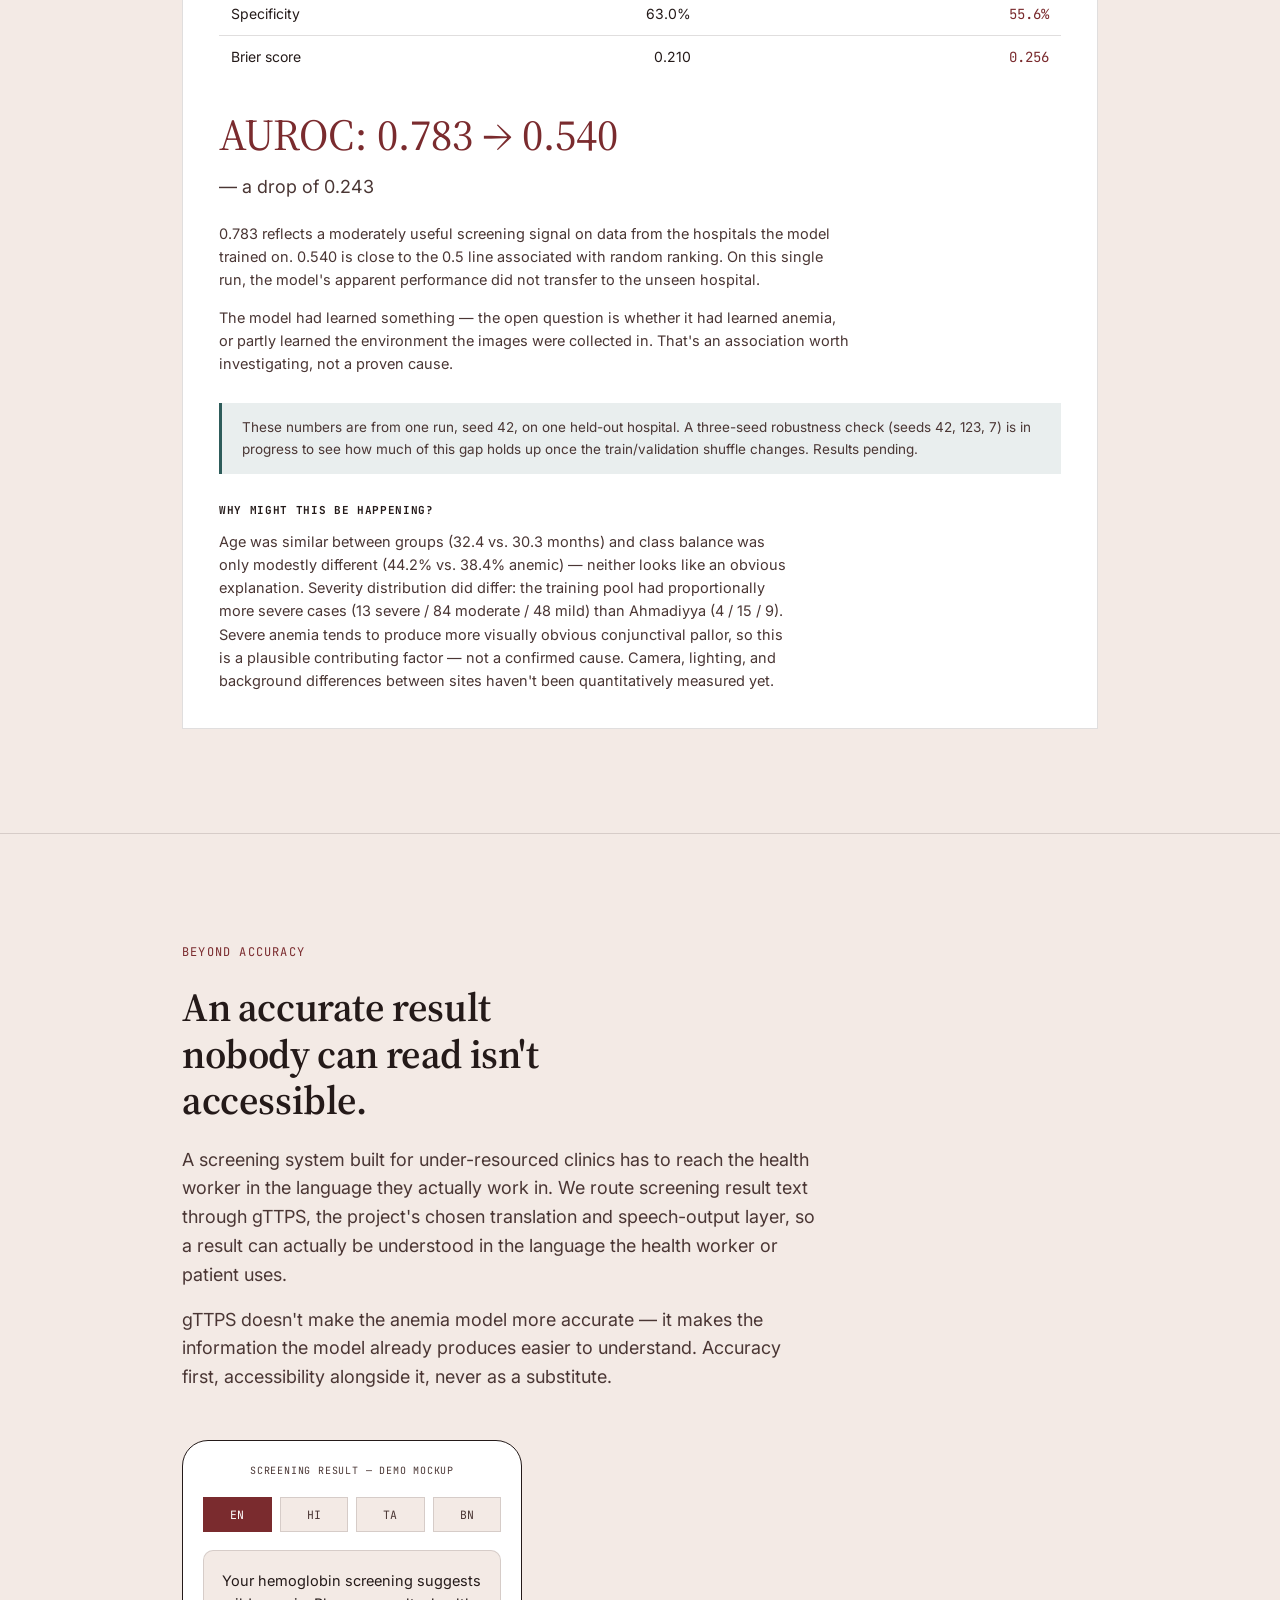
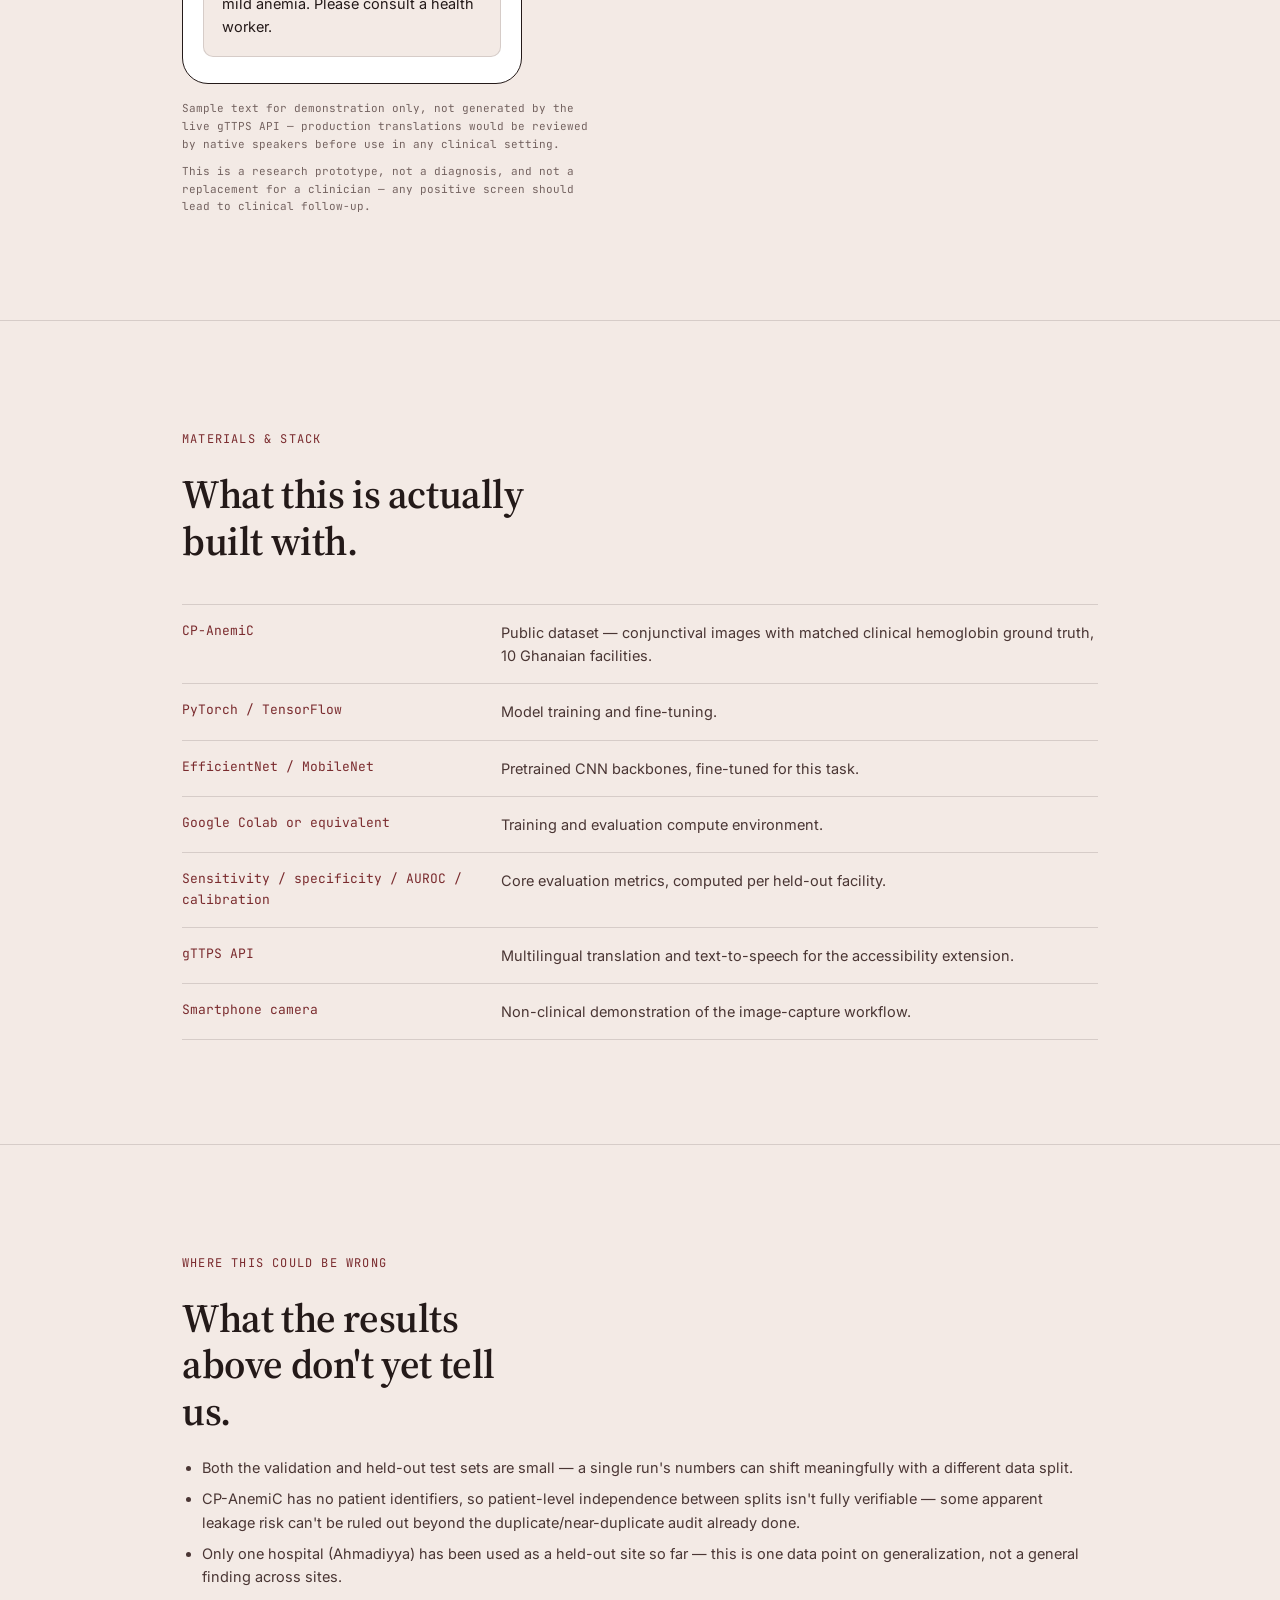
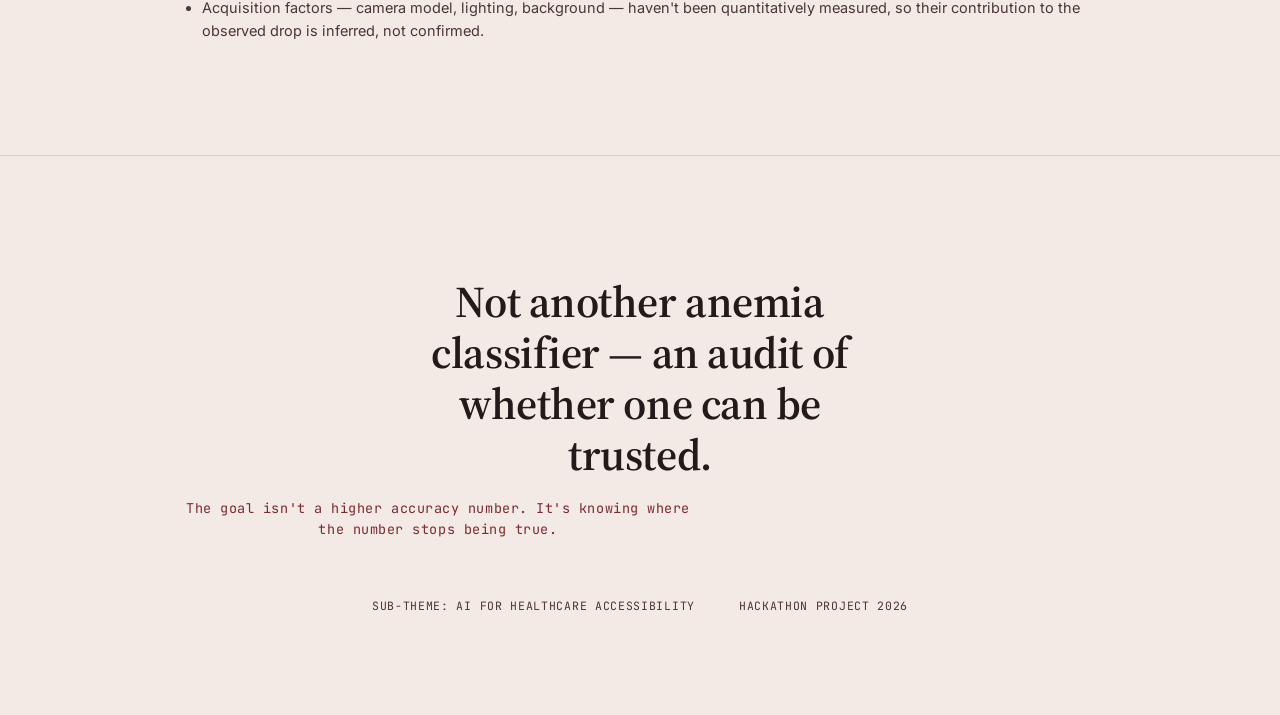
==== commit cf391fee: "Update hema-site.html" ====
--- a/frontend/hema-site.html
+++ b/frontend/hema-site.html
@@ -183,6 +183,33 @@
   .eval-row .metric-val{font-family:var(--mono);font-size:13px;text-align:right;}
   .eval-note{font-family:var(--mono);font-size:11.5px;color:var(--ink-soft);opacity:0.75;margin-top:24px;max-width:66ch;}
 
+  /* RESULTS TABLE — measured cross-site drop */
+  .results-panel{margin-top:48px;border:1px solid var(--line);background:#fff;padding:36px;}
+  .results-table{width:100%;border-collapse:collapse;font-size:14px;}
+  .results-table th, .results-table td{padding:10px 12px;text-align:right;border-bottom:1px solid var(--line);}
+  .results-table th:first-child, .results-table td:first-child{text-align:left;}
+  .results-table thead th{font-family:var(--mono);font-size:11px;letter-spacing:0.06em;text-transform:uppercase;color:var(--ink-soft);font-weight:500;}
+  .results-table tbody tr:last-child td{border-bottom:none;}
+  .results-table td:nth-child(3){color:var(--maroon);font-family:var(--mono);}
+  .callout-stat{
+    font-family:var(--display);font-size:clamp(30px,4.4vw,44px);color:var(--maroon);
+    margin:32px 0 14px;line-height:1.1;
+  }
+  .disclosure-box{
+    margin-top:28px;border-left:3px solid var(--teal);padding:14px 20px;background:var(--teal-light);
+    font-size:13.5px;color:var(--ink-soft);
+  }
+  .why-subsection{margin-top:28px;font-size:14.5px;color:var(--ink-soft);}
+  .why-subsection h4{font-family:var(--mono);font-size:11px;letter-spacing:0.06em;text-transform:uppercase;color:var(--ink);margin-bottom:10px;}
+
+  /* DATASET CLEANING callout */
+  .cleaning-block{margin-top:36px;padding:28px;border:1px solid var(--line);background:var(--paper-dim);}
+  .cleaning-block .callout-stat{margin-top:0;}
+
+  /* LIMITATIONS */
+  .limitations-list{margin-top:20px;padding-left:20px;}
+  .limitations-list li{margin-bottom:8px;font-size:14.5px;color:var(--ink-soft);}
+
   /* DATASET / MATERIALS grid */
   .grid2{display:grid;grid-template-columns:1fr 1fr;gap:1px;background:var(--line);border:1px solid var(--line);margin-top:48px;}
   .grid2 .cell{background:var(--paper);padding:32px;}
@@ -199,7 +226,7 @@
   .mat-row .m-name{font-family:var(--mono);font-size:13px;color:var(--maroon);}
   .mat-row .m-desc{color:var(--ink-soft);}
 
-  /* BHASHINI phone mockup */
+  /* gTTPS phone mockup */
   .phone-mock{
     margin-top:48px;
     max-width:340px;
@@ -285,6 +312,8 @@
     .eval-row{grid-template-columns:96px 1fr 44px;gap:10px;}
     .hero-top{flex-direction:column;}
     .mat-row{grid-template-columns:1fr;gap:4px;}
+    .results-table{font-size:12.5px;}
+    .results-panel{padding:22px 18px;}
   }
 </style>
 </head>
@@ -371,6 +400,13 @@
     <h2>Train on some facilities. Test on ones the model has never seen.</h2>
     <p class="lede">CP-AnemiC contains conjunctival images and matched clinical hemoglobin readings from ten healthcare facilities in Ghana. Instead of the usual random train/test split, we hold out entire facilities — a stricter test of whether the model learned anemia, or learned one clinic's cameras and patients.</p>
 
+    <div class="cleaning-block">
+      <h3 style="font-family:var(--display);font-size:20px;margin-bottom:14px;">Cleaning the dataset before touching the model</h3>
+      <p style="font-size:14.5px;color:var(--ink-soft);">Before any training happened, the dataset itself had to be audited. CP-AnemiC started at 710 images. We found 212 exact duplicate copies using MD5 hashing, and 14 additional near-duplicates using perceptual hashing. We also excluded records with cross-hospital identity conflicts or conflicting hemoglobin labels, to reduce the risk of leakage between splits. What was left: 401 clean, site-reliable images — 173 anemic, 228 non-anemic — across 10 hospitals in Ghana.</p>
+      <div class="callout-stat" style="font-size:clamp(26px,3.6vw,36px);">710 → 401</div>
+      <p style="font-size:13.5px;color:var(--ink-soft);">If the same photograph leaks into both training and testing, a model can look accurate simply because it has effectively already seen the answer. This step is what makes the cross-site numbers in the next section trustworthy.</p>
+    </div>
+
     <div class="facility-panel">
       <div class="facility-grid" id="facilityGrid"></div>
       <div class="facility-summary">
@@ -426,41 +462,52 @@
   </div>
 </section>
 
-<!-- EVAL TABS -->
-<section>
-  <div class="wrap reveal">
-    <span class="eyebrow">What we're testing for</span>
-    <h2>The gap between "it works" and "it works here too."</h2>
-    <p class="lede">This is the pattern we expect to see, based on how similar imaging models tend to behave across sites — not a result yet. Actual numbers come from running the audit above.</p>
-
-    <div class="eval-panel">
-      <div class="eval-tabs">
-        <button class="eval-tab active" data-tab="same">Same-site evaluation</button>
-        <button class="eval-tab" data-tab="cross">Cross-site evaluation</button>
-      </div>
-      <div class="eval-body">
-        <div id="same" class="eval-bars active">
-          <div class="eval-row"><span class="metric-name">Sensitivity</span><div class="eval-track"><div class="eval-fill same" style="width:86%"></div></div><span class="metric-val">0.86</span></div>
-          <div class="eval-row"><span class="metric-name">Specificity</span><div class="eval-track"><div class="eval-fill same" style="width:84%"></div></div><span class="metric-val">0.84</span></div>
-          <div class="eval-row"><span class="metric-name">AUROC</span><div class="eval-track"><div class="eval-fill same" style="width:90%"></div></div><span class="metric-val">0.90</span></div>
-        </div>
-        <div id="cross" class="eval-bars">
-          <div class="eval-row"><span class="metric-name">Sensitivity</span><div class="eval-track"><div class="eval-fill cross" style="width:71%"></div></div><span class="metric-val">0.71</span></div>
-          <div class="eval-row"><span class="metric-name">Specificity</span><div class="eval-track"><div class="eval-fill cross" style="width:69%"></div></div><span class="metric-val">0.69</span></div>
-          <div class="eval-row"><span class="metric-name">AUROC</span><div class="eval-track"><div class="eval-fill cross" style="width:76%"></div></div><span class="metric-val">0.76</span></div>
-        </div>
-      </div>
-    </div>
-    <p class="eval-note">Illustrative, hypothetical numbers — styled after the typical size of cross-site drops reported in comparable medical-imaging generalization studies. They are a placeholder for the shape of the finding, not a claim about this model's real performance, which is pending evaluation.</p>
-  </div>
-</section>
-
-<!-- BHASHINI ACCESSIBILITY -->
+<!-- RESULTS -->
+<section>
+  <div class="wrap reveal">
+    <span class="eyebrow">The reveal</span>
+    <h2>The gap between "it works" and "it works here too" — measured.</h2>
+    <p class="lede">This isn't a projection anymore. This is what happened when the trained model was pointed at Ahmadiyya Muslim Hospital — a facility it never saw during training or validation — compared to how it performed on held-out data from the hospitals it did train on.</p>
+
+    <div class="results-panel">
+      <table class="results-table">
+        <thead>
+          <tr><th>Metric</th><th>In-domain validation</th><th>Unseen site (Ahmadiyya)</th></tr>
+        </thead>
+        <tbody>
+          <tr><td>AUROC</td><td>0.783</td><td>0.540</td></tr>
+          <tr><td>Accuracy</td><td>65.3%</td><td>52.1%</td></tr>
+          <tr><td>Sensitivity</td><td>68.2%</td><td>46.4%</td></tr>
+          <tr><td>Specificity</td><td>63.0%</td><td>55.6%</td></tr>
+          <tr><td>Brier score</td><td>0.210</td><td>0.256</td></tr>
+        </tbody>
+      </table>
+
+      <div class="callout-stat">AUROC: 0.783 → 0.540</div>
+      <p class="lede" style="max-width:70ch;">— a drop of 0.243</p>
+
+      <p style="margin-top:20px;font-size:14.5px;color:var(--ink-soft);max-width:70ch;">0.783 reflects a moderately useful screening signal on data from the hospitals the model trained on. 0.540 is close to the 0.5 line associated with random ranking. On this single run, the model's apparent performance did not transfer to the unseen hospital.</p>
+      <p style="margin-top:14px;font-size:14.5px;color:var(--ink-soft);max-width:70ch;">The model had learned something — the open question is whether it had learned anemia, or partly learned the environment the images were collected in. That's an association worth investigating, not a proven cause.</p>
+
+      <div class="disclosure-box">
+        These numbers are from one run, seed 42, on one held-out hospital. A three-seed robustness check (seeds 42, 123, 7) is in progress to see how much of this gap holds up once the train/validation shuffle changes. Results pending.
+      </div>
+
+      <div class="why-subsection">
+        <h4>Why might this be happening?</h4>
+        <p>Age was similar between groups (32.4 vs. 30.3 months) and class balance was only modestly different (44.2% vs. 38.4% anemic) — neither looks like an obvious explanation. Severity distribution did differ: the training pool had proportionally more severe cases (13 severe / 84 moderate / 48 mild) than Ahmadiyya (4 / 15 / 9). Severe anemia tends to produce more visually obvious conjunctival pallor, so this is a plausible contributing factor — not a confirmed cause. Camera, lighting, and background differences between sites haven't been quantitatively measured yet.</p>
+      </div>
+    </div>
+  </div>
+</section>
+
+<!-- gTTPS ACCESSIBILITY -->
 <section>
   <div class="wrap reveal">
     <span class="eyebrow">Beyond accuracy</span>
     <h2>An accurate result nobody can read isn't accessible.</h2>
-    <p class="lede">A screening system built for under-resourced clinics has to reach the health worker in the language they actually work in. We plan to route result text through Bhashini, India's public multilingual AI platform, for translation and speech output.</p>
+    <p class="lede">A screening system built for under-resourced clinics has to reach the health worker in the language they actually work in. We route screening result text through gTTPS, the project's chosen translation and speech-output layer, so a result can actually be understood in the language the health worker or patient uses.</p>
+    <p class="lede" style="margin-top:16px;">gTTPS doesn't make the anemia model more accurate — it makes the information the model already produces easier to understand. Accuracy first, accessibility alongside it, never as a substitute.</p>
 
     <div class="phone-mock">
       <div class="pm-head">Screening result — demo mockup</div>
@@ -474,7 +521,8 @@
         <p id="langText">Your hemoglobin screening suggests mild anemia. Please consult a health worker.</p>
       </div>
     </div>
-    <p class="pm-caption">Sample text for demonstration only, not generated by the live Bhashini API — production translations would be reviewed by native speakers before use in any clinical setting.</p>
+    <p class="pm-caption">Sample text for demonstration only, not generated by the live gTTPS API — production translations would be reviewed by native speakers before use in any clinical setting.</p>
+    <p class="pm-caption" style="margin-top:10px;">This is a research prototype, not a diagnosis, and not a replacement for a clinician — any positive screen should lead to clinical follow-up.</p>
   </div>
 </section>
 
@@ -489,9 +537,23 @@
       <div class="mat-row"><span class="m-name">EfficientNet / MobileNet</span><span class="m-desc">Pretrained CNN backbones, fine-tuned for this task.</span></div>
       <div class="mat-row"><span class="m-name">Google Colab or equivalent</span><span class="m-desc">Training and evaluation compute environment.</span></div>
       <div class="mat-row"><span class="m-name">Sensitivity / specificity / AUROC / calibration</span><span class="m-desc">Core evaluation metrics, computed per held-out facility.</span></div>
-      <div class="mat-row"><span class="m-name">Bhashini API</span><span class="m-desc">Multilingual translation and text-to-speech for the accessibility extension.</span></div>
+      <div class="mat-row"><span class="m-name">gTTPS API</span><span class="m-desc">Multilingual translation and text-to-speech for the accessibility extension.</span></div>
       <div class="mat-row"><span class="m-name">Smartphone camera</span><span class="m-desc">Non-clinical demonstration of the image-capture workflow.</span></div>
     </div>
+  </div>
+</section>
+
+<!-- LIMITATIONS -->
+<section>
+  <div class="wrap reveal">
+    <span class="eyebrow">Where this could be wrong</span>
+    <h2>What the results above don't yet tell us.</h2>
+    <ul class="limitations-list">
+      <li>Both the validation and held-out test sets are small — a single run's numbers can shift meaningfully with a different data split.</li>
+      <li>CP-AnemiC has no patient identifiers, so patient-level independence between splits isn't fully verifiable — some apparent leakage risk can't be ruled out beyond the duplicate/near-duplicate audit already done.</li>
+      <li>Only one hospital (Ahmadiyya) has been used as a held-out site so far — this is one data point on generalization, not a general finding across sites.</li>
+      <li>Acquisition factors — camera model, lighting, background — haven't been quantitatively measured, so their contribution to the observed drop is inferred, not confirmed.</li>
+    </ul>
   </div>
 </section>
 
@@ -534,7 +596,8 @@
     }, 8000);
   }
 
-  // facility train/test toggle — 10 facilities, last 2 start as held-out test
+  // facility train/test toggle — 10 facilities, last 1 starts as held-out test
+  // (matches the actual leave-one-facility-out design: 9 training / 1 held-out)
   const facilityGrid = document.getElementById('facilityGrid');
   const trainCountEl = document.getElementById('trainCount');
   const testCountEl = document.getElementById('testCount');
@@ -543,9 +606,9 @@
   for(let i = 1; i <= TOTAL_FACILITIES; i++){
     const chip = document.createElement('button');
     chip.type = 'button';
-    chip.className = 'facility-chip ' + (i > 8 ? 'test' : 'train');
-    chip.innerHTML = '<span class="n">' + i + '</span><span class="g">' + (i > 8 ? 'test' : 'train') + '</span>';
-    chip.setAttribute('aria-label', 'Facility ' + i + ', currently ' + (i > 8 ? 'held-out test' : 'training') + ' group');
+    chip.className = 'facility-chip ' + (i > 9 ? 'test' : 'train');
+    chip.innerHTML = '<span class="n">' + i + '</span><span class="g">' + (i > 9 ? 'test' : 'train') + '</span>';
+    chip.setAttribute('aria-label', 'Facility ' + i + ', currently ' + (i > 9 ? 'held-out test' : 'training') + ' group');
     chip.addEventListener('click', () => {
       const toTest = chip.classList.contains('train');
       chip.classList.toggle('train', !toTest);
@@ -563,19 +626,7 @@
   }
   updateFacilityCounts();
 
-  // same-site / cross-site tabs
-  const evalTabs = document.querySelectorAll('.eval-tab');
-  const evalPanels = { same: document.getElementById('same'), cross: document.getElementById('cross') };
-  evalTabs.forEach(tab => {
-    tab.addEventListener('click', () => {
-      evalTabs.forEach(t => t.classList.remove('active'));
-      tab.classList.add('active');
-      Object.values(evalPanels).forEach(p => p.classList.remove('active'));
-      evalPanels[tab.dataset.tab].classList.add('active');
-    });
-  });
-
-  // Bhashini language mockup
+  // gTTPS language mockup
   const langText = {
     en: "Your hemoglobin screening suggests mild anemia. Please consult a health worker.",
     hi: "आपकी हीमोग्लोबिन जांच में हल्के एनीमिया का संकेत मिलता है। कृपया स्वास्थ्य कार्यकर्ता से संपर्क करें।",
